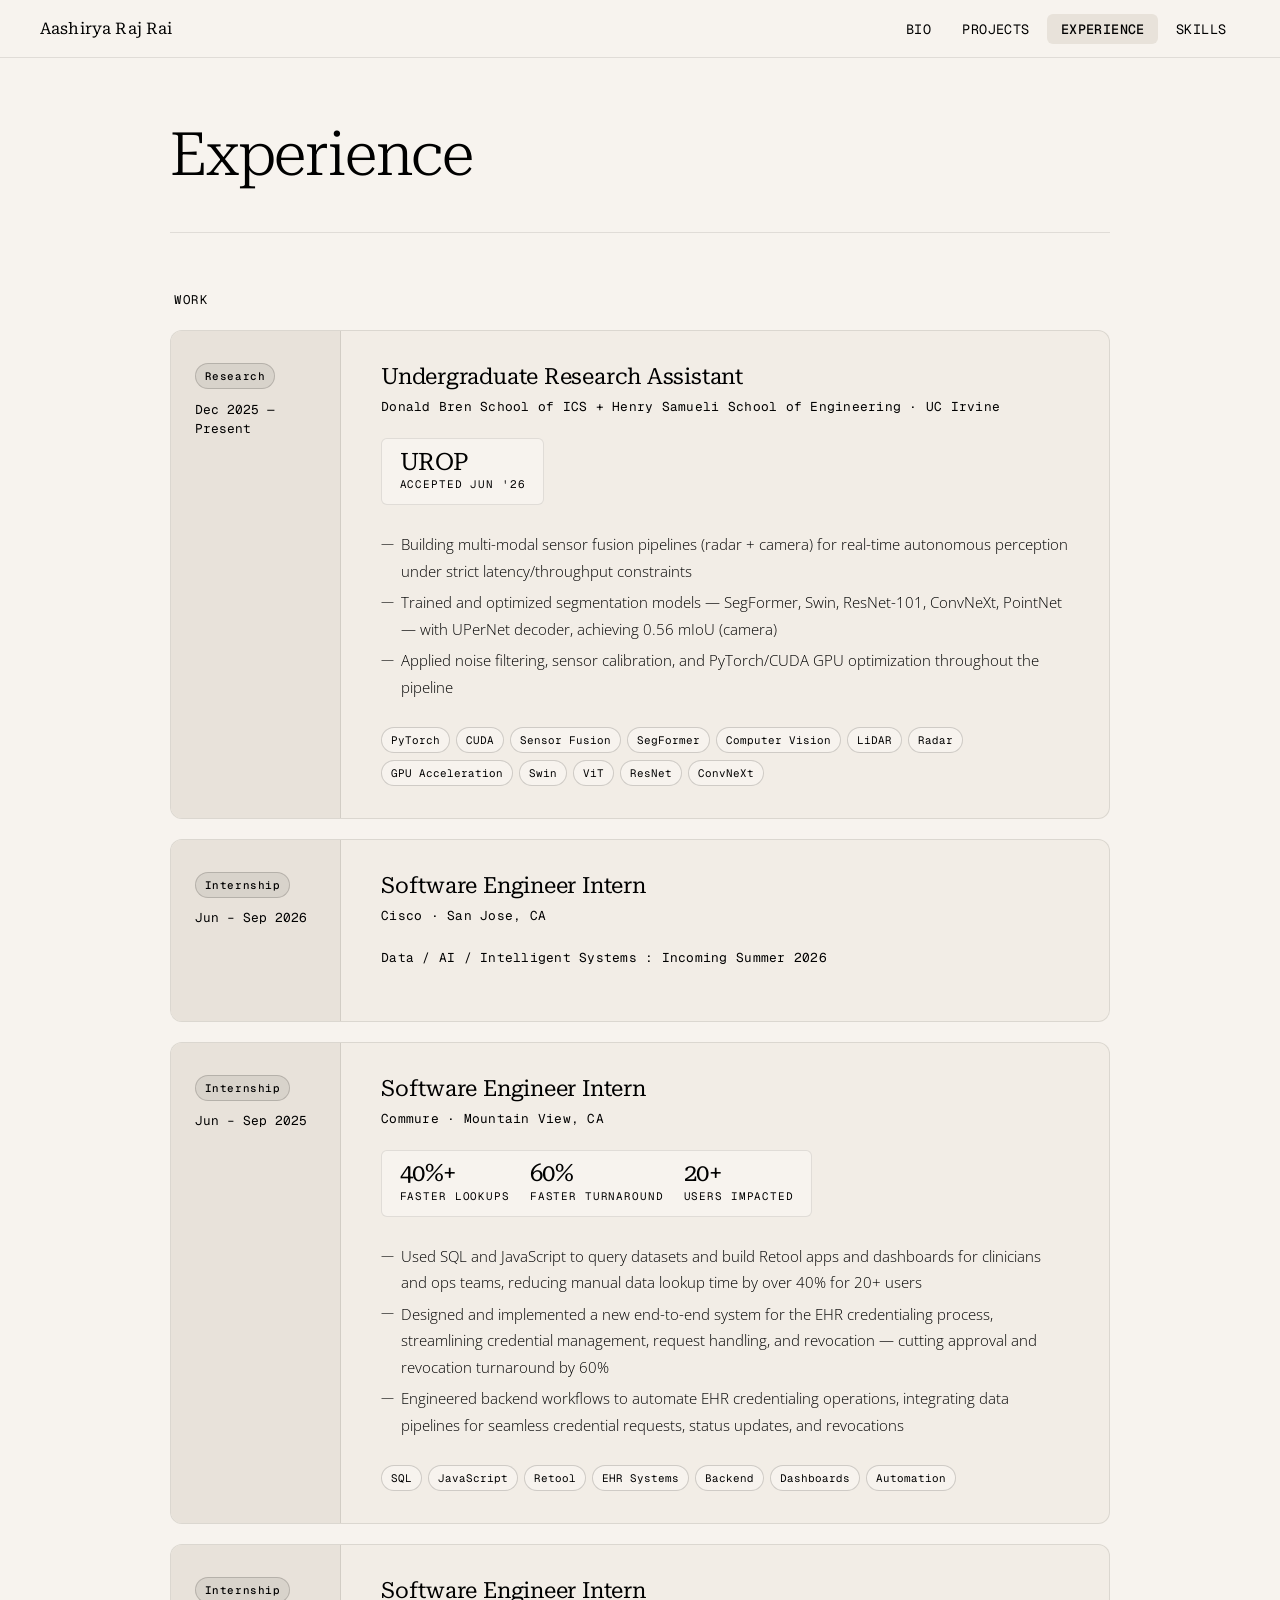
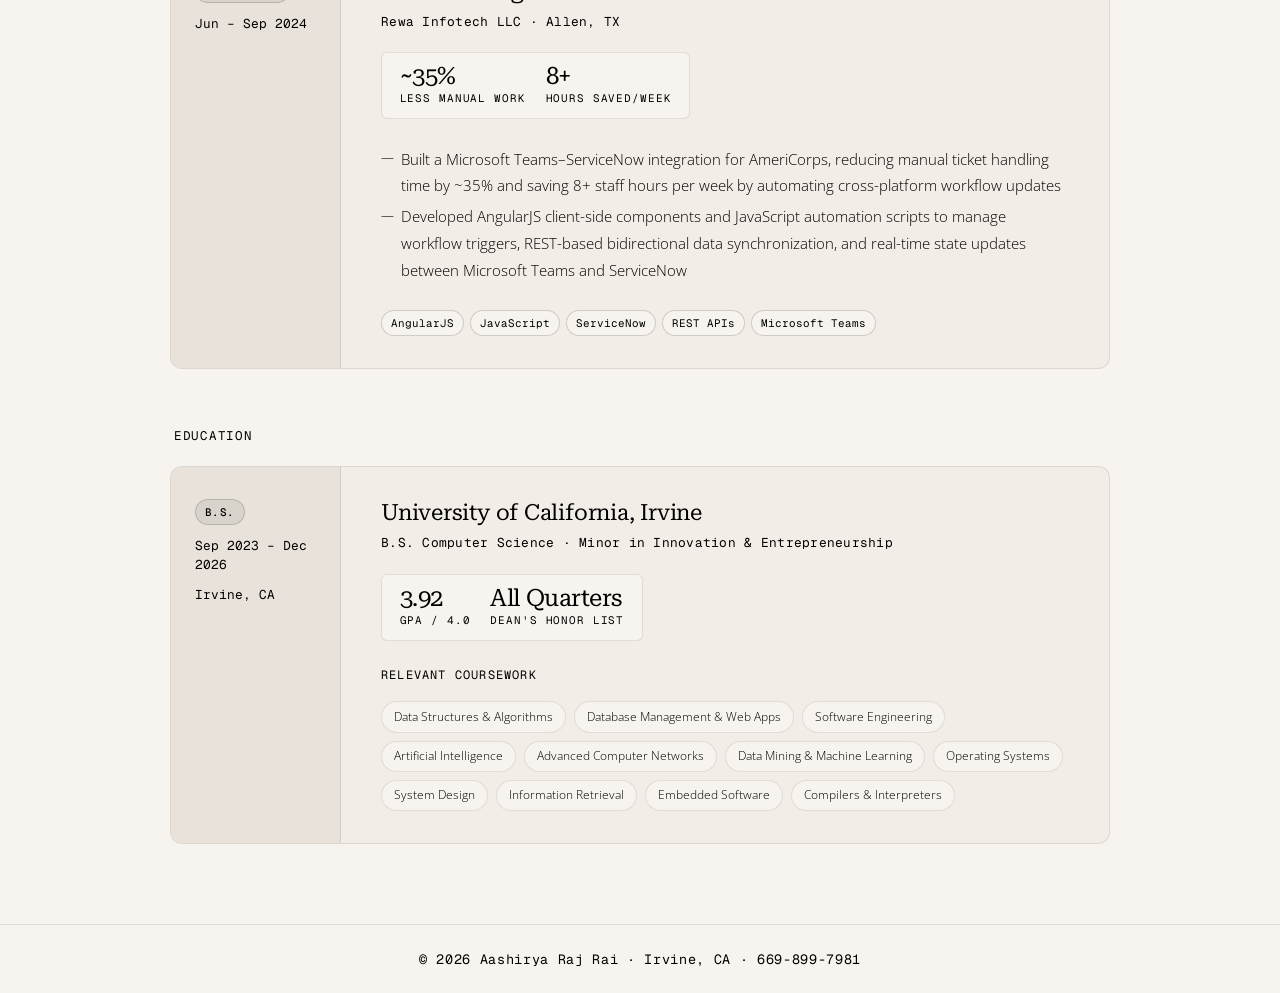
==== experience.html @ 82dc9d2c "format changes" ====
<!DOCTYPE html>
<html lang="en">
<head>
  <meta charset="UTF-8"/>
  <meta name="viewport" content="width=device-width, initial-scale=1.0"/>
  <title>Experience — Aashirya Raj Rai</title>
  <link rel="preconnect" href="https://fonts.googleapis.com"/>
  <link rel="preconnect" href="https://fonts.gstatic.com" crossorigin/>
  <link href="https://fonts.googleapis.com/css2?family=Roboto+Serif:ital,opsz,wght@0,8..144,100..900;1,8..144,100..900&family=Open+Sans:wght@300;400;500;600&family=Geist+Mono:wght@400;500&display=swap" rel="stylesheet"/>
  <link rel="stylesheet" href="shared.css"/>
  <link rel="stylesheet" href="experience.css"/>
</head>
<body>

  <nav>
    <a href="index.html" class="nav-name">Aashirya Raj Rai</a>
    <ul>
      <li><a href="index.html">Bio</a></li>
      <li><a href="projects.html">Projects</a></li>
      <li><a href="experience.html" class="active">Experience</a></li>
      <li><a href="skills.html">Skills</a></li>
    </ul>
  </nav>

  <main class="page-main">
    <div class="page-header">
      <h1>Experience</h1>
    </div>

    <div class="exp-section-label">Work</div>

    <div class="exp-list">

      <div class="exp-card" data-reveal>
        <div class="exp-card-left">
          <div class="exp-role-tag research">Research</div>
          <div class="exp-period">Dec 2025 — Present</div>
        </div>
        <div class="exp-card-body">
          <h2>Undergraduate Research Assistant</h2>
          <p class="exp-org">Donald Bren School of ICS + Henry Samueli School of Engineering · UC Irvine</p>
          <div class="exp-metric-row">
            <div class="exp-metric accent"><span>UROP</span><small>Accepted Jun '26</small></div>
          </div>
          <ul>
            <li>Building multi-modal sensor fusion pipelines (radar + camera) for real-time autonomous perception under strict latency/throughput constraints</li>
            <li>Trained and optimized segmentation models — SegFormer, Swin, ResNet-101, ConvNeXt, PointNet — with UPerNet decoder, achieving 0.56 mIoU (camera)</li>
            <li>Applied noise filtering, sensor calibration, and PyTorch/CUDA GPU optimization throughout the pipeline</li>
          </ul>
          <div class="exp-skill-pills">
            <span>PyTorch</span><span>CUDA</span><span>Sensor Fusion</span><span>SegFormer</span><span>Computer Vision</span><span>LiDAR</span><span>Radar</span><span>GPU Acceleration</span><span>Swin</span><span>ViT</span><span>ResNet</span><span>ConvNeXt</span>
          </div>
        </div>
      </div>

      <div class="exp-card" data-reveal>
        <div class="exp-card-left">
          <div class="exp-role-tag intern">Internship</div>
          <div class="exp-period">Jun – Sep 2026</div>
        </div>
        <div class="exp-card-body">
          <h2>Software Engineer Intern</h2>
          <p class="exp-org">Cisco · San Jose, CA</p>
          <p class="exp-org">Data / AI / Intelligent Systems : Incoming Summer 2026</p>
        </div>
      </div>

      <div class="exp-card" data-reveal>
        <div class="exp-card-left">
          <div class="exp-role-tag intern">Internship</div>
          <div class="exp-period">Jun – Sep 2025</div>
        </div>
        <div class="exp-card-body">
          <h2>Software Engineer Intern</h2>
          <p class="exp-org">Commure · Mountain View, CA</p>
          <div class="exp-metric-row">
            <div class="exp-metric"><span>40%+</span><small>Faster lookups</small></div>
            <div class="exp-metric"><span>60%</span><small>Faster turnaround</small></div>
            <div class="exp-metric"><span>20+</span><small>Users impacted</small></div>
          </div>
          <ul>
            <li>Used SQL and JavaScript to query datasets and build Retool apps and dashboards for clinicians and ops teams, reducing manual data lookup time by over 40% for 20+ users</li>
            <li>Designed and implemented a new end-to-end system for the EHR credentialing process, streamlining credential management, request handling, and revocation — cutting approval and revocation turnaround by 60%</li>
            <li>Engineered backend workflows to automate EHR credentialing operations, integrating data pipelines for seamless credential requests, status updates, and revocations</li>
          </ul>
          <div class="exp-skill-pills">
            <span>SQL</span><span>JavaScript</span><span>Retool</span><span>EHR Systems</span><span>Backend</span><span>Dashboards</span><span>Automation</span>
          </div>
        </div>
      </div>

      <div class="exp-card" data-reveal>
        <div class="exp-card-left">
          <div class="exp-role-tag intern">Internship</div>
          <div class="exp-period">Jun – Sep 2024</div>
        </div>
        <div class="exp-card-body">
          <h2>Software Engineer Intern</h2>
          <p class="exp-org">Rewa Infotech LLC · Allen, TX</p>
          <div class="exp-metric-row">
            <div class="exp-metric"><span>~35%</span><small>Less manual work</small></div>
            <div class="exp-metric"><span>8+</span><small>Hours saved/week</small></div>
          </div>
          <ul>
            <li>Built a Microsoft Teams–ServiceNow integration for AmeriCorps, reducing manual ticket handling time by ~35% and saving 8+ staff hours per week by automating cross-platform workflow updates</li>
            <li>Developed AngularJS client-side components and JavaScript automation scripts to manage workflow triggers, REST-based bidirectional data synchronization, and real-time state updates between Microsoft Teams and ServiceNow</li>
          </ul>
          <div class="exp-skill-pills">
            <span>AngularJS</span><span>JavaScript</span><span>ServiceNow</span><span>REST APIs</span><span>Microsoft Teams</span>
          </div>
        </div>
      </div>

    </div>

    <div class="exp-section-label" style="margin-top:3.5rem">Education</div>

    <div class="edu-card" data-reveal>
      <div class="exp-card-left">
        <div class="exp-role-tag edu">B.S.</div>
        <div class="exp-period">Sep 2023 – Dec 2026</div>
        <div class="exp-location">Irvine, CA</div>
      </div>
      <div class="exp-card-body">
        <h2>University of California, Irvine</h2>
        <p class="exp-org">B.S. Computer Science · Minor in Innovation & Entrepreneurship</p>
        <div class="exp-metric-row">
          <div class="exp-metric accent"><span>3.92</span><small>GPA / 4.0</small></div>
          <div class="exp-metric accent"><span>All Quarters</span><small>Dean's Honor List</small></div>
        </div>
        <p class="edu-courses-label">Relevant Coursework</p>
        <div class="edu-courses-grid">
          <span>Data Structures & Algorithms</span>
          <span>Database Management & Web Apps</span>
          <span>Software Engineering</span>
          <span>Artificial Intelligence</span>
          <span>Advanced Computer Networks</span>
          <span>Data Mining & Machine Learning</span>
          <span>Operating Systems</span>
          <span>System Design</span>
          <span>Information Retrieval</span>
          <span>Embedded Software</span>
          <span>Compilers & Interpreters</span>
        </div>
      </div>
    </div>

  </main>

  <footer>
    <span>© 2026 Aashirya Raj Rai · Irvine, CA · 669-899-7981</span>
  </footer>

  <script src="shared.js"></script>
</body>
</html>
---- shared.css ----
*, *::before, *::after { box-sizing: border-box; margin: 0; padding: 0; }

:root {
  --cream:     #f2ede6;
  --cream2:    #e8e2da;
  --cream3:    #ddd7ce;
  --parchment: #f7f3ee;
  --ink:       #000000;
  --ink2:      #000000;
  --ink3:      #000000;
  --ink4:      #000000;
  --accent:    #000000;
  --rust:      #000000;
  --sage:      #000000;
  --slate:     #000000;
  --border:    rgba(26,22,18,0.1);
  --border2:   rgba(26,22,18,0.18);
  --r:         6px;
  --r-lg:      12px;
  --font-serif:  'Roboto Serif', Georgia, serif;
  --font-body:   'Open Sans', system-ui, sans-serif;
  --font-mono:   'Geist Mono', monospace;
}

html { scroll-behavior: smooth; }

body {
  background: var(--parchment);
  color: var(--ink);
  font-family: var(--font-body);
  line-height: 1.7;
  font-size: 16px;
  -webkit-font-smoothing: antialiased;
  min-height: 100vh;
  display: flex; flex-direction: column;
}

/* ── NAV ── */
nav {
  position: sticky; top: 0; z-index: 50;
  background: var(--parchment);
  border-bottom: 1px solid var(--border);
  padding: 0 2.5rem;
  display: flex; align-items: center; justify-content: space-between;
  height: 58px;
}

.nav-name {
  font-family: var(--font-serif);
  font-size: 1rem; font-weight: 400;
  color: var(--ink); text-decoration: none;
  letter-spacing: 0.01em;
}
.nav-name:hover { color: var(--rust); }

nav ul {
  display: flex; list-style: none; gap: 0.25rem;
}
nav ul a {
  text-decoration: none;
  color: var(--ink3);
  font-size: 0.85rem;
  font-weight: 400;
  padding: 0.35rem 0.85rem;
  border-radius: var(--r);
  letter-spacing: 0.03em;
  text-transform: uppercase;
  font-family: var(--font-mono);
  font-size: 0.84rem;
  transition: color 0.18s, background 0.18s;
}
nav ul a:hover { color: var(--ink); background: var(--cream2); }
nav ul a.active { color: var(--ink); font-weight: 500; background: var(--cream2); }

/* ── MAIN ── */
main { flex: 1; }
.page-main { max-width: 980px; margin: 0 auto; padding: 4rem 1.25rem 5rem; }

.page-header { margin-bottom: 3.5rem; border-bottom: 1px solid var(--border); padding-bottom: 2rem; }
.page-header h1 {
  font-family: var(--font-serif);
  font-size: clamp(2.5rem, 5vw, 3.75rem);
  font-weight: 300;
  color: var(--ink);
  line-height: 1.1;
  margin-bottom: 0.75rem;
  letter-spacing: -0.02em;
}
.page-header p { color: var(--ink3); font-size: 1.05rem; font-weight: 300; }

/* ── REVEAL ── */
[data-reveal] { opacity: 0; transform: translateY(18px); transition: opacity 0.6s ease, transform 0.6s ease; }
[data-reveal].revealed { opacity: 1; transform: none; }

/* ── FOOTER ── */
footer {
  border-top: 1px solid var(--border);
  padding: 1.25rem 2.5rem;
  text-align: center;
}
footer span { font-family: var(--font-mono); font-size: 0.84rem; color: var(--ink4); letter-spacing: 0.05em; }

/* ── RESPONSIVE NAV ── */
@media (max-width: 640px) {
  nav { padding: 0 1.25rem; }
  .nav-name { font-size: 0.9rem; }
  nav ul { gap: 0; }
  nav ul a { padding: 0.3rem 0.5rem; font-size: 0.76rem; }
  .page-main { padding: 2.5rem 1.25rem 4rem; }
}
---- experience.css ----
.exp-section-label {
  font-family: var(--font-mono);
  font-size: 0.78rem;
  text-transform: uppercase;
  letter-spacing: 0.14em;
  color: var(--ink4);
  margin-bottom: 1.25rem;
  padding-left: 0.25rem;
}

.exp-list { display: flex; flex-direction: column; gap: 1.25rem; }

.exp-card, .edu-card {
  display: grid;
  grid-template-columns: 170px 1fr;
  border: 1px solid var(--border);
  border-radius: var(--r-lg);
  overflow: hidden;
  background: var(--cream);
  transition: box-shadow 0.2s, border-color 0.2s;
}
.exp-card:hover, .edu-card:hover {
  border-color: var(--border2);
  box-shadow: 0 4px 20px rgba(26,22,18,0.07);
}

.exp-card-left {
  background: var(--cream2);
  border-right: 1px solid var(--border);
  padding: 2rem 1.5rem;
  display: flex; flex-direction: column; gap: 0.65rem;
}

.exp-role-tag {
  display: inline-block;
  padding: 0.18rem 0.55rem;
  border-radius: 100px;
  font-family: var(--font-mono);
  font-size: 0.68rem; font-weight: 500;
  letter-spacing: 0.05em;
  width: fit-content;
}
.exp-role-tag.research, .exp-role-tag.intern, .exp-role-tag.edu {
  background: rgba(26,22,18,0.07); color: var(--ink); border: 1px solid var(--border2);
}

.exp-period {
  font-family: var(--font-mono); font-size: 0.80rem; color: var(--ink3); line-height: 1.5;
}
.exp-location {
  font-family: var(--font-mono); font-size: 0.80rem; color: var(--ink4);
}

.exp-card-body {
  padding: 2rem 2.5rem;
}
.exp-card-body h2 {
  font-family: var(--font-serif);
  font-size: 1.4rem; font-weight: 400;
  color: var(--ink); margin-bottom: 0.4rem;
  letter-spacing: -0.01em; line-height: 1.2;
}
.exp-org {
  font-family: var(--font-mono);
  font-size: 0.80rem; color: var(--ink3);
  margin-bottom: 1.25rem; letter-spacing: 0.02em;
}

.exp-metric-row {
  display: inline-flex; gap: 1.25rem; flex-wrap: wrap;
  margin-bottom: 1.5rem;
  padding: 0.65rem 1.1rem;
  background: var(--parchment);
  border: 1px solid var(--border);
  border-radius: var(--r);
}
.exp-metric { display: flex; flex-direction: column; gap: 0.1rem; }
.exp-metric span {
  font-family: var(--font-serif);
  font-size: 1.5rem; font-weight: 400;
  color: var(--ink); line-height: 1;
  letter-spacing: -0.02em;
}
.exp-metric small {
  font-family: var(--font-mono);
  font-size: 0.68rem; color: var(--ink4);
  text-transform: uppercase; letter-spacing: 0.08em;
}
.exp-metric.accent span { color: var(--rust); }

.exp-card-body ul {
  list-style: none; margin-bottom: 1.5rem;
}
.exp-card-body li {
  position: relative; padding: 0.15rem 0 0.15rem 1.25rem;
  font-size: 0.95rem; color: var(--ink2); line-height: 1.75;
  font-weight: 300;
}
.exp-card-body li::before {
  content: '—'; position: absolute; left: 0;
  color: var(--ink4); font-size: 0.80rem; top: 0.5rem; line-height: 1;
}

.exp-skill-pills { display: flex; flex-wrap: wrap; gap: 0.4rem; }
.exp-skill-pills span {
  padding: 0.18rem 0.55rem;
  background: var(--parchment); border: 1px solid var(--border2);
  border-radius: 100px;
  font-family: var(--font-mono); font-size: 0.68rem; color: var(--ink3);
}

/* Education */
.edu-courses-label {
  font-family: var(--font-mono); font-size: 0.75rem; text-transform: uppercase;
  letter-spacing: 0.1em; color: var(--ink4); margin-bottom: 1rem;
}
.edu-courses-grid {
  display: flex; flex-wrap: wrap; gap: 0.5rem;
}
.edu-courses-grid span {
  padding: 0.28rem 0.75rem;
  background: var(--parchment); border: 1px solid var(--border);
  border-radius: 100px;
  font-size: 0.75rem; color: var(--ink2); font-weight: 300;
}

@media (max-width: 680px) {
  .exp-card, .edu-card { grid-template-columns: 1fr; }
  .exp-card-left { border-right: none; border-bottom: 1px solid var(--border); padding: 1.5rem; flex-direction: row; align-items: center; flex-wrap: wrap; gap: 0.5rem; }
  .exp-card-body { padding: 1.75rem; }
}
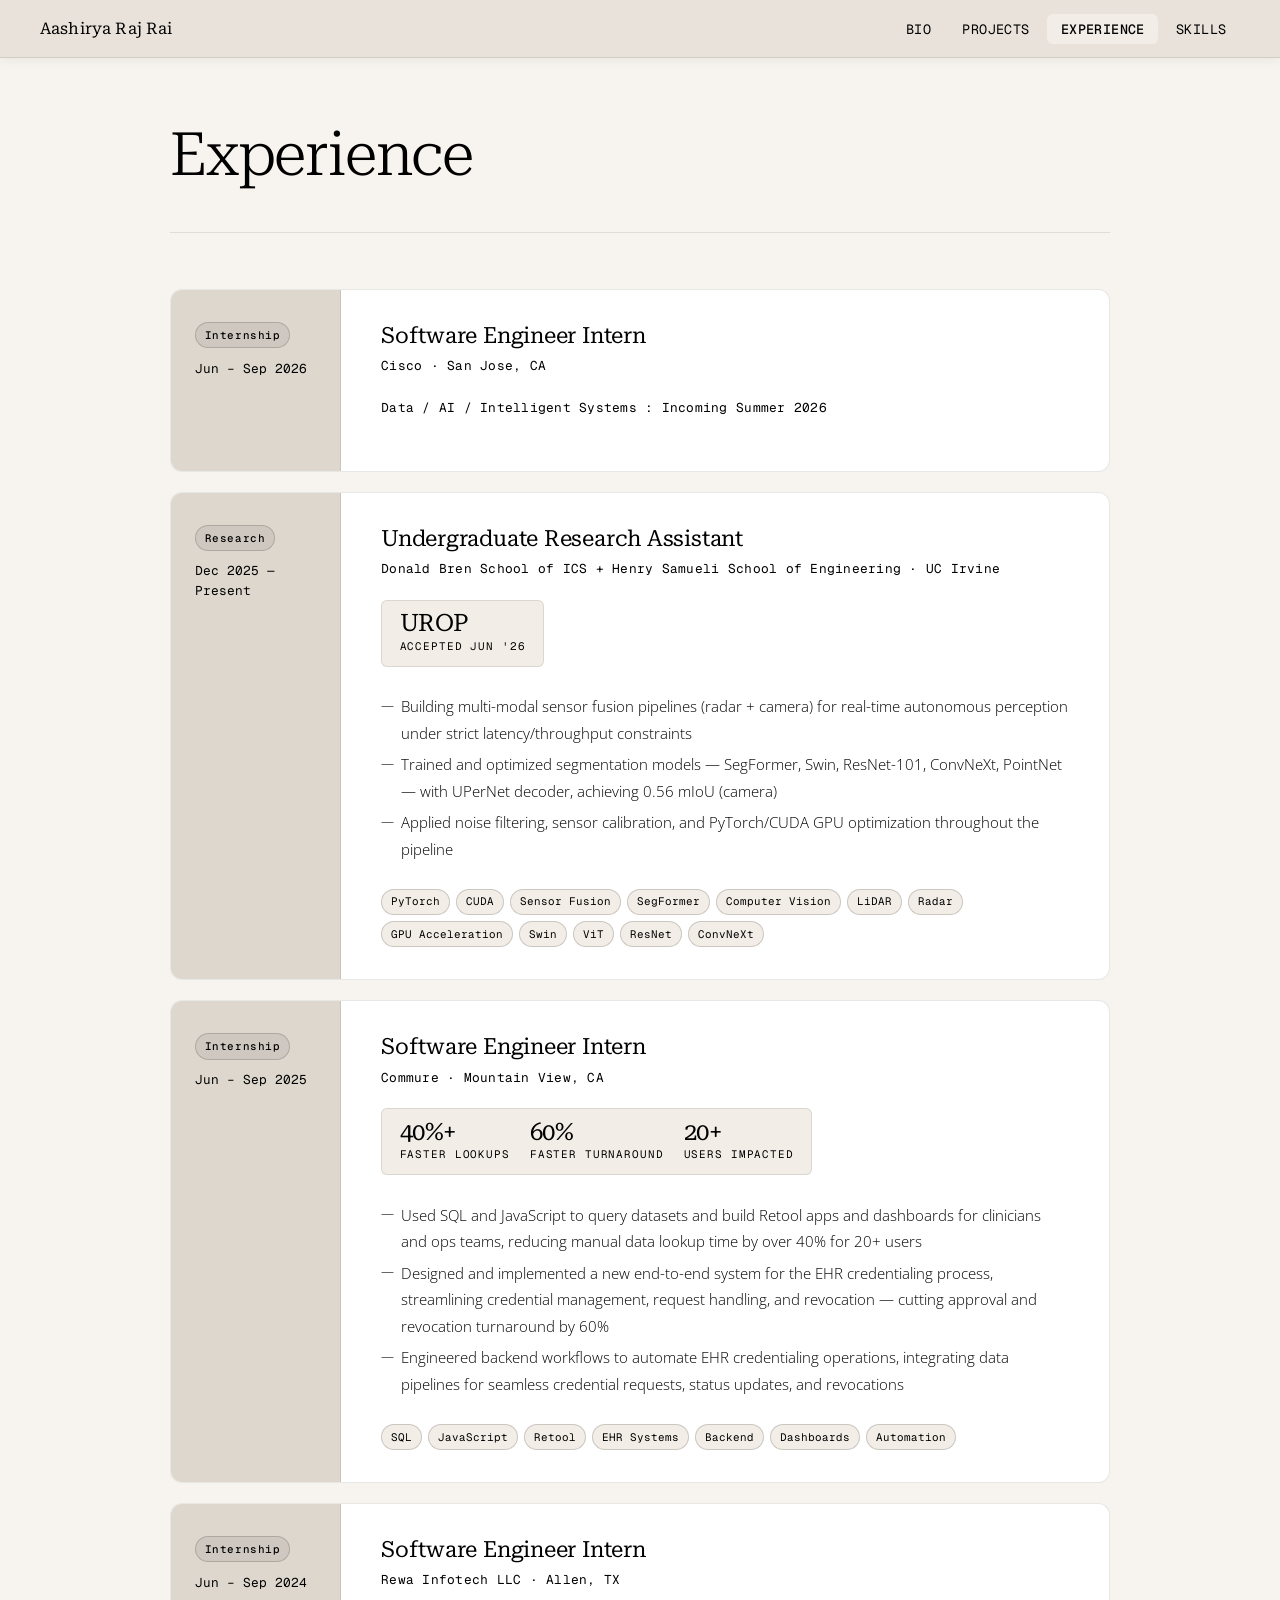
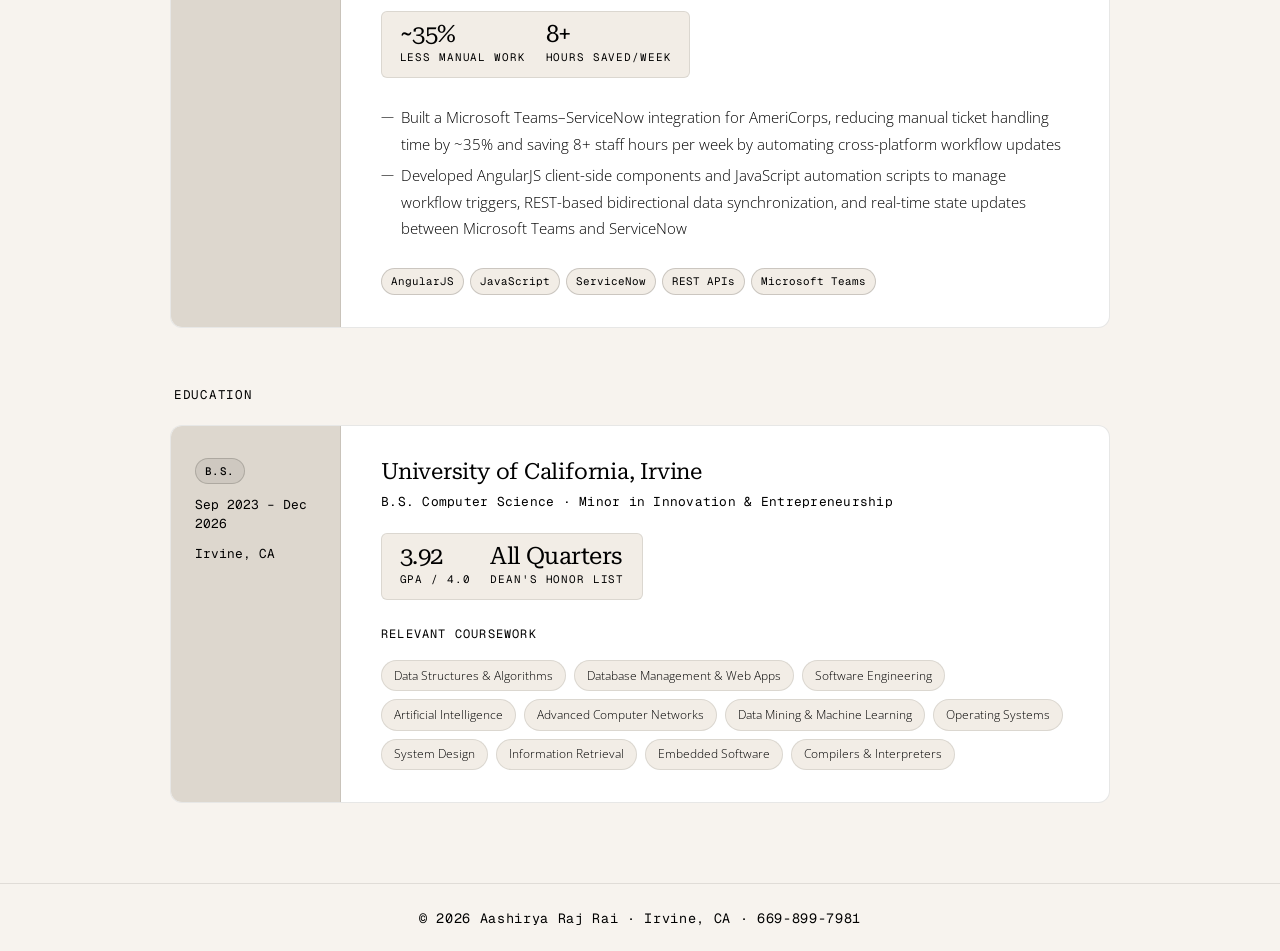
==== commit e1d1ab72: "more format changes" ====
--- a/experience.html
+++ b/experience.html
@@ -27,9 +27,19 @@
       <h1>Experience</h1>
     </div>
 
-    <div class="exp-section-label">Work</div>
+    <div class="exp-list">
 
-    <div class="exp-list">
+      <div class="exp-card" data-reveal>
+        <div class="exp-card-left">
+          <div class="exp-role-tag intern">Internship</div>
+          <div class="exp-period">Jun – Sep 2026</div>
+        </div>
+        <div class="exp-card-body">
+          <h2>Software Engineer Intern</h2>
+          <p class="exp-org">Cisco · San Jose, CA</p>
+          <p class="exp-org">Data / AI / Intelligent Systems : Incoming Summer 2026</p>
+        </div>
+      </div>
 
       <div class="exp-card" data-reveal>
         <div class="exp-card-left">
@@ -50,18 +60,6 @@
           <div class="exp-skill-pills">
             <span>PyTorch</span><span>CUDA</span><span>Sensor Fusion</span><span>SegFormer</span><span>Computer Vision</span><span>LiDAR</span><span>Radar</span><span>GPU Acceleration</span><span>Swin</span><span>ViT</span><span>ResNet</span><span>ConvNeXt</span>
           </div>
-        </div>
-      </div>
-
-      <div class="exp-card" data-reveal>
-        <div class="exp-card-left">
-          <div class="exp-role-tag intern">Internship</div>
-          <div class="exp-period">Jun – Sep 2026</div>
-        </div>
-        <div class="exp-card-body">
-          <h2>Software Engineer Intern</h2>
-          <p class="exp-org">Cisco · San Jose, CA</p>
-          <p class="exp-org">Data / AI / Intelligent Systems : Incoming Summer 2026</p>
         </div>
       </div>
 
--- a/shared.css
+++ b/shared.css
@@ -38,8 +38,9 @@
 /* ── NAV ── */
 nav {
   position: sticky; top: 0; z-index: 50;
-  background: var(--parchment);
+  background: var(--cream2);
   border-bottom: 1px solid var(--border);
+  box-shadow: 0 2px 12px rgba(26,22,18,0.06);
   padding: 0 2.5rem;
   display: flex; align-items: center; justify-content: space-between;
   height: 58px;
@@ -69,8 +70,8 @@
   font-size: 0.84rem;
   transition: color 0.18s, background 0.18s;
 }
-nav ul a:hover { color: var(--ink); background: var(--cream2); }
-nav ul a.active { color: var(--ink); font-weight: 500; background: var(--cream2); }
+nav ul a:hover { color: var(--ink); background: var(--cream); }
+nav ul a.active { color: var(--ink); font-weight: 500; background: var(--cream); }
 
 /* ── MAIN ── */
 main { flex: 1; }
--- a/experience.css
+++ b/experience.css
@@ -16,7 +16,7 @@
   border: 1px solid var(--border);
   border-radius: var(--r-lg);
   overflow: hidden;
-  background: var(--cream);
+  background: #ffffff;
   transition: box-shadow 0.2s, border-color 0.2s;
 }
 .exp-card:hover, .edu-card:hover {
@@ -25,7 +25,7 @@
 }
 
 .exp-card-left {
-  background: var(--cream2);
+  background: var(--cream3);
   border-right: 1px solid var(--border);
   padding: 2rem 1.5rem;
   display: flex; flex-direction: column; gap: 0.65rem;
@@ -70,7 +70,7 @@
   display: inline-flex; gap: 1.25rem; flex-wrap: wrap;
   margin-bottom: 1.5rem;
   padding: 0.65rem 1.1rem;
-  background: var(--parchment);
+  background: var(--cream);
   border: 1px solid var(--border);
   border-radius: var(--r);
 }
@@ -104,7 +104,7 @@
 .exp-skill-pills { display: flex; flex-wrap: wrap; gap: 0.4rem; }
 .exp-skill-pills span {
   padding: 0.18rem 0.55rem;
-  background: var(--parchment); border: 1px solid var(--border2);
+  background: var(--cream); border: 1px solid var(--border2);
   border-radius: 100px;
   font-family: var(--font-mono); font-size: 0.68rem; color: var(--ink3);
 }
@@ -119,7 +119,7 @@
 }
 .edu-courses-grid span {
   padding: 0.28rem 0.75rem;
-  background: var(--parchment); border: 1px solid var(--border);
+  background: var(--cream); border: 1px solid var(--border);
   border-radius: 100px;
   font-size: 0.75rem; color: var(--ink2); font-weight: 300;
 }
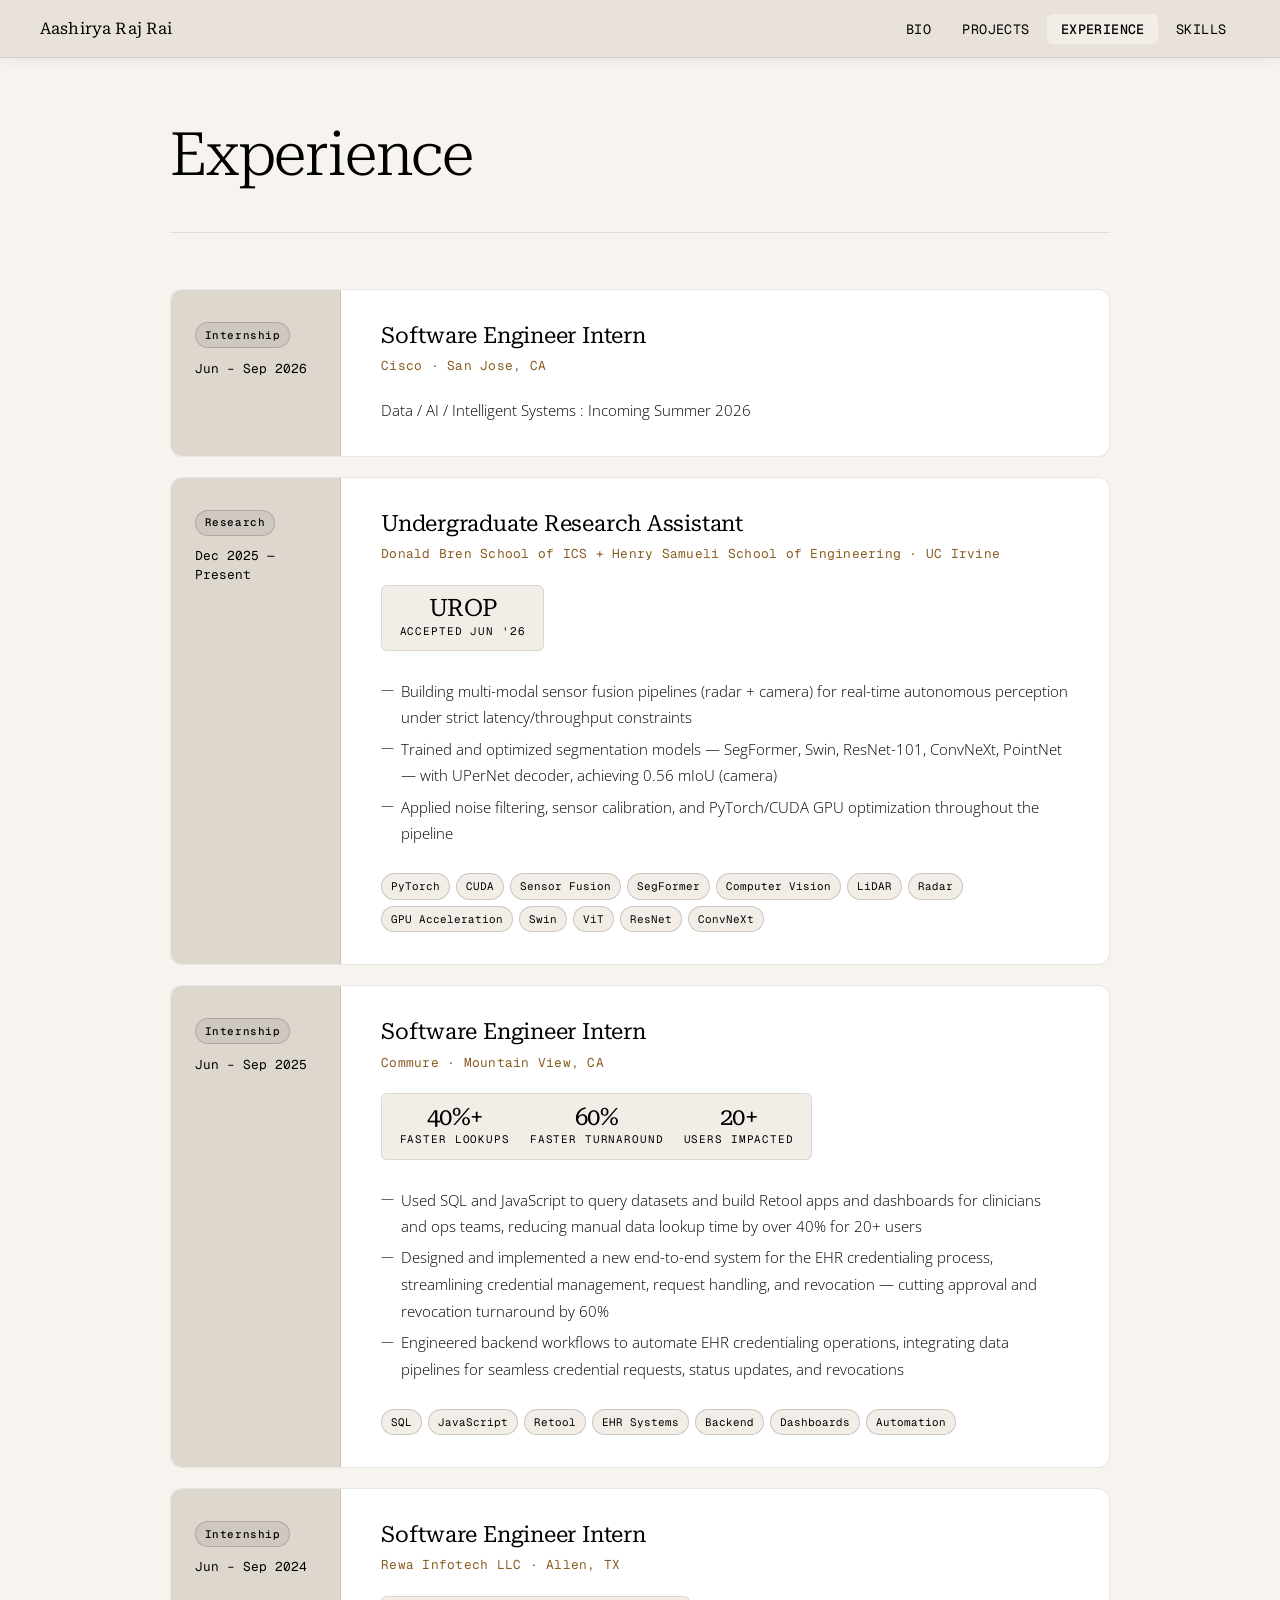
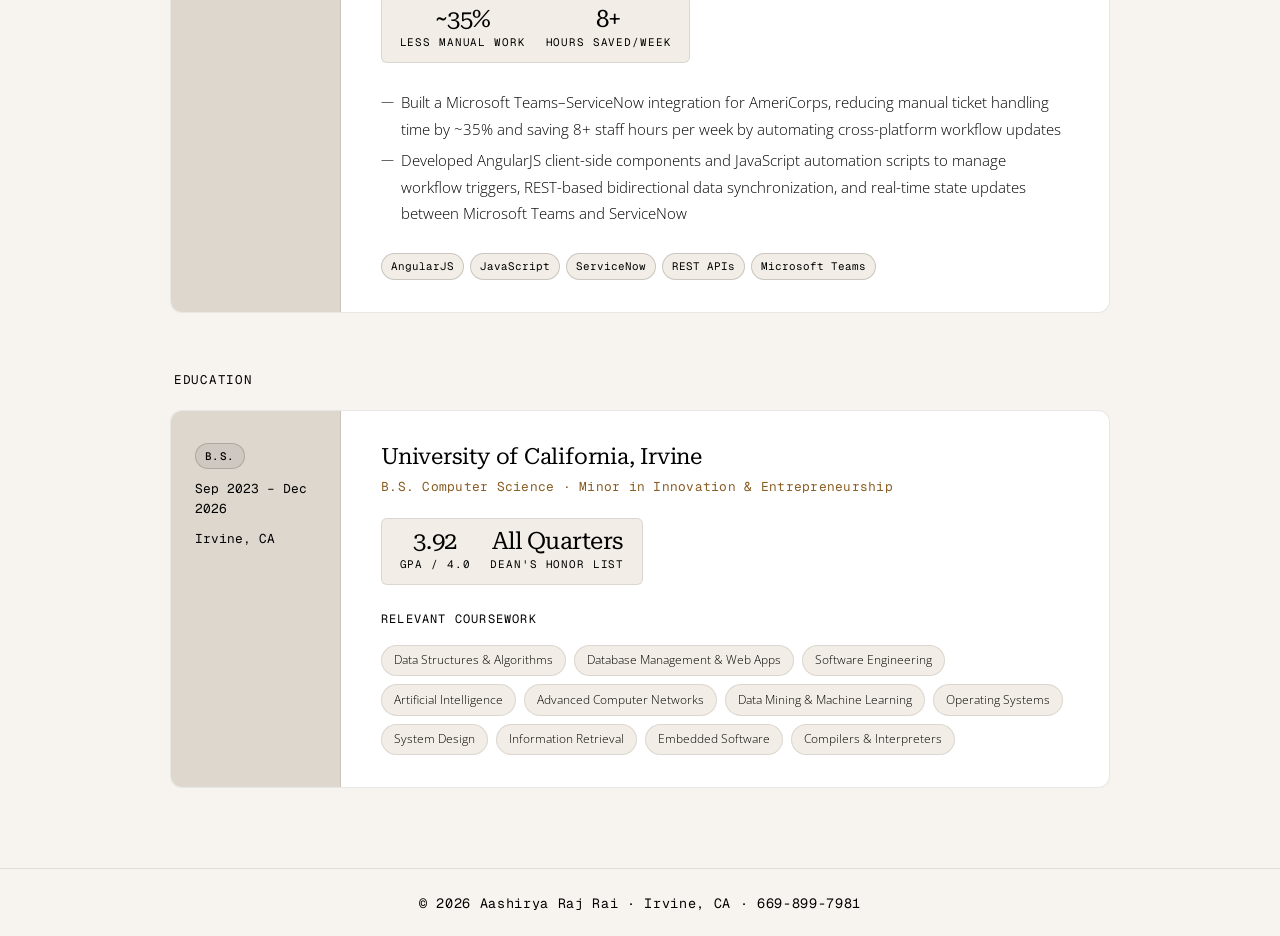
==== commit b3b3839f: "more changes" ====
--- a/experience.html
+++ b/experience.html
@@ -37,7 +37,7 @@
         <div class="exp-card-body">
           <h2>Software Engineer Intern</h2>
           <p class="exp-org">Cisco · San Jose, CA</p>
-          <p class="exp-org">Data / AI / Intelligent Systems : Incoming Summer 2026</p>
+          <p class="exp-body-text">Data / AI / Intelligent Systems : Incoming Summer 2026</p>
         </div>
       </div>
 
--- a/experience.css
+++ b/experience.css
@@ -62,7 +62,7 @@
 }
 .exp-org {
   font-family: var(--font-mono);
-  font-size: 0.80rem; color: var(--ink3);
+  font-size: 0.80rem; color: #895d23;
   margin-bottom: 1.25rem; letter-spacing: 0.02em;
 }
 
@@ -74,7 +74,7 @@
   border: 1px solid var(--border);
   border-radius: var(--r);
 }
-.exp-metric { display: flex; flex-direction: column; gap: 0.1rem; }
+.exp-metric { display: flex; flex-direction: column; gap: 0.1rem; align-items: center; }
 .exp-metric span {
   font-family: var(--font-serif);
   font-size: 1.5rem; font-weight: 400;
@@ -87,6 +87,10 @@
   text-transform: uppercase; letter-spacing: 0.08em;
 }
 .exp-metric.accent span { color: var(--rust); }
+
+.exp-body-text {
+  font-size: 0.95rem; color: var(--ink2); line-height: 1.75; font-weight: 300;
+}
 
 .exp-card-body ul {
   list-style: none; margin-bottom: 1.5rem;
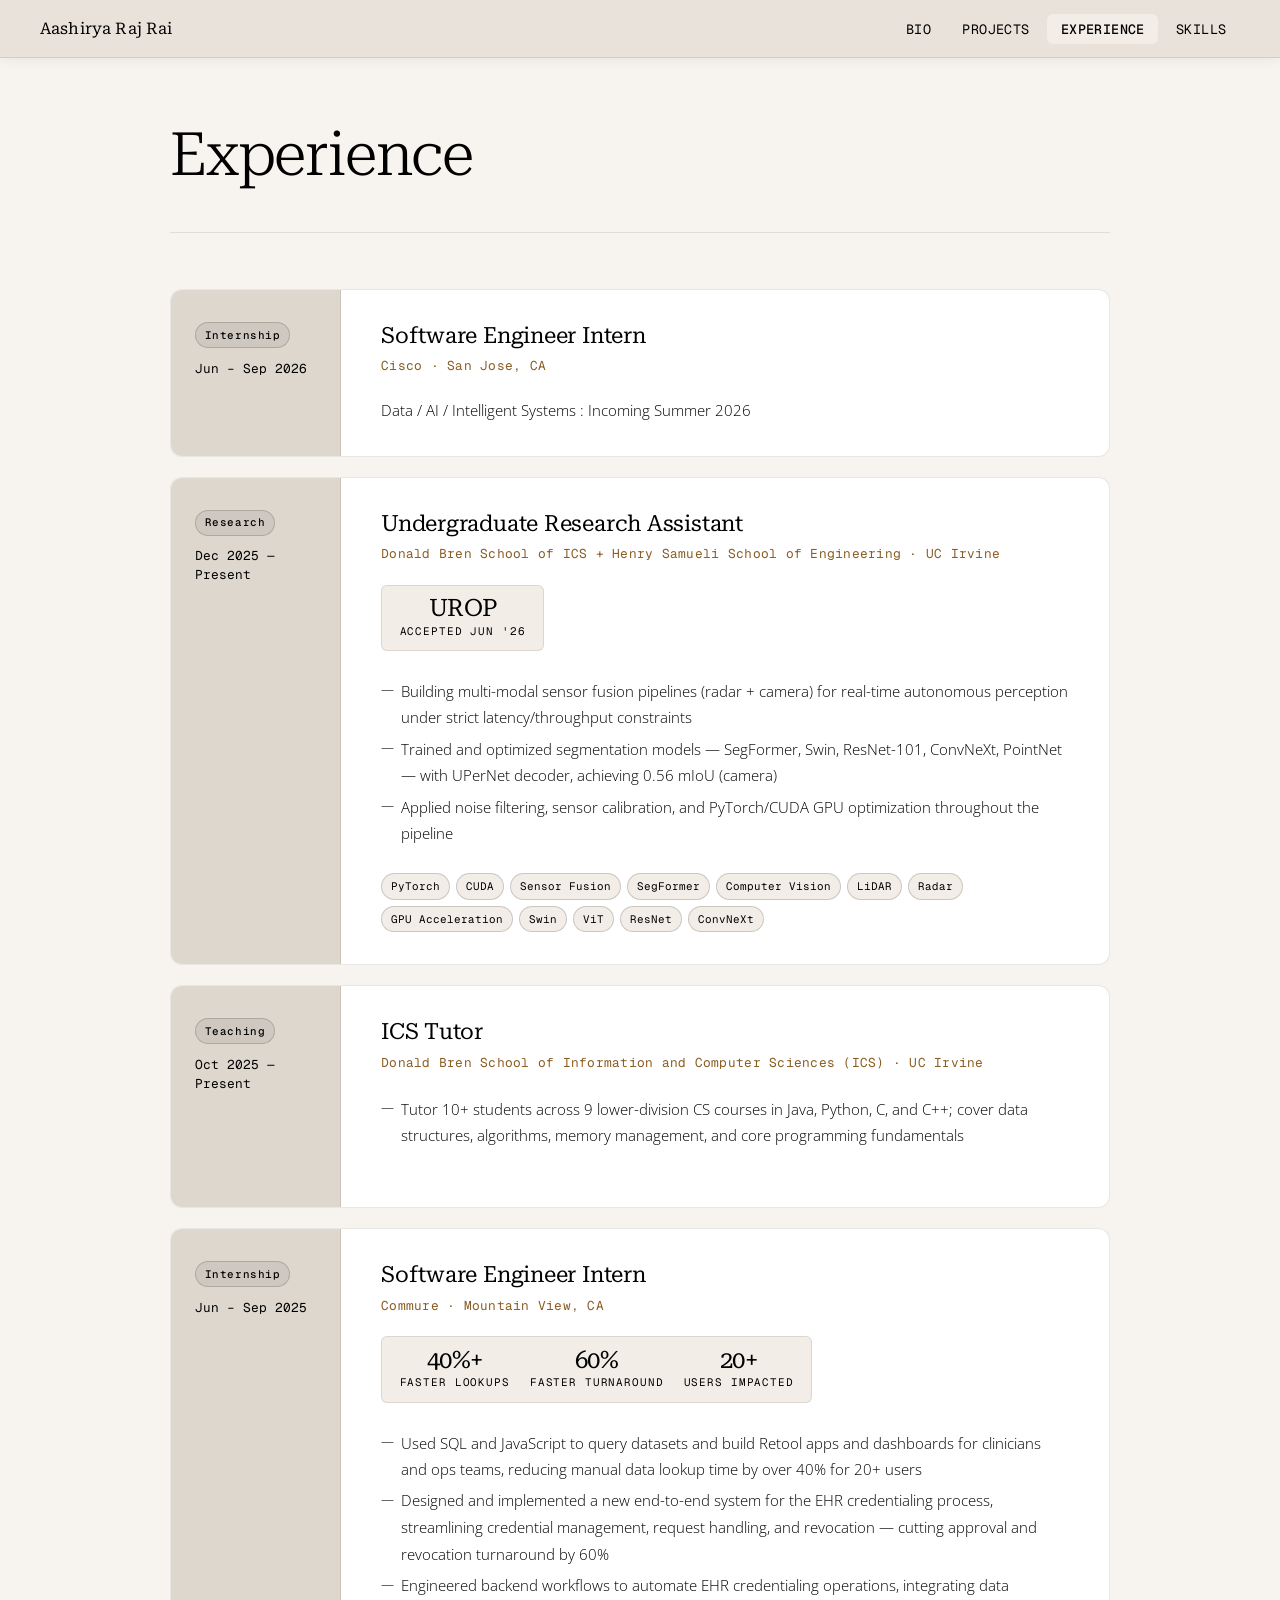
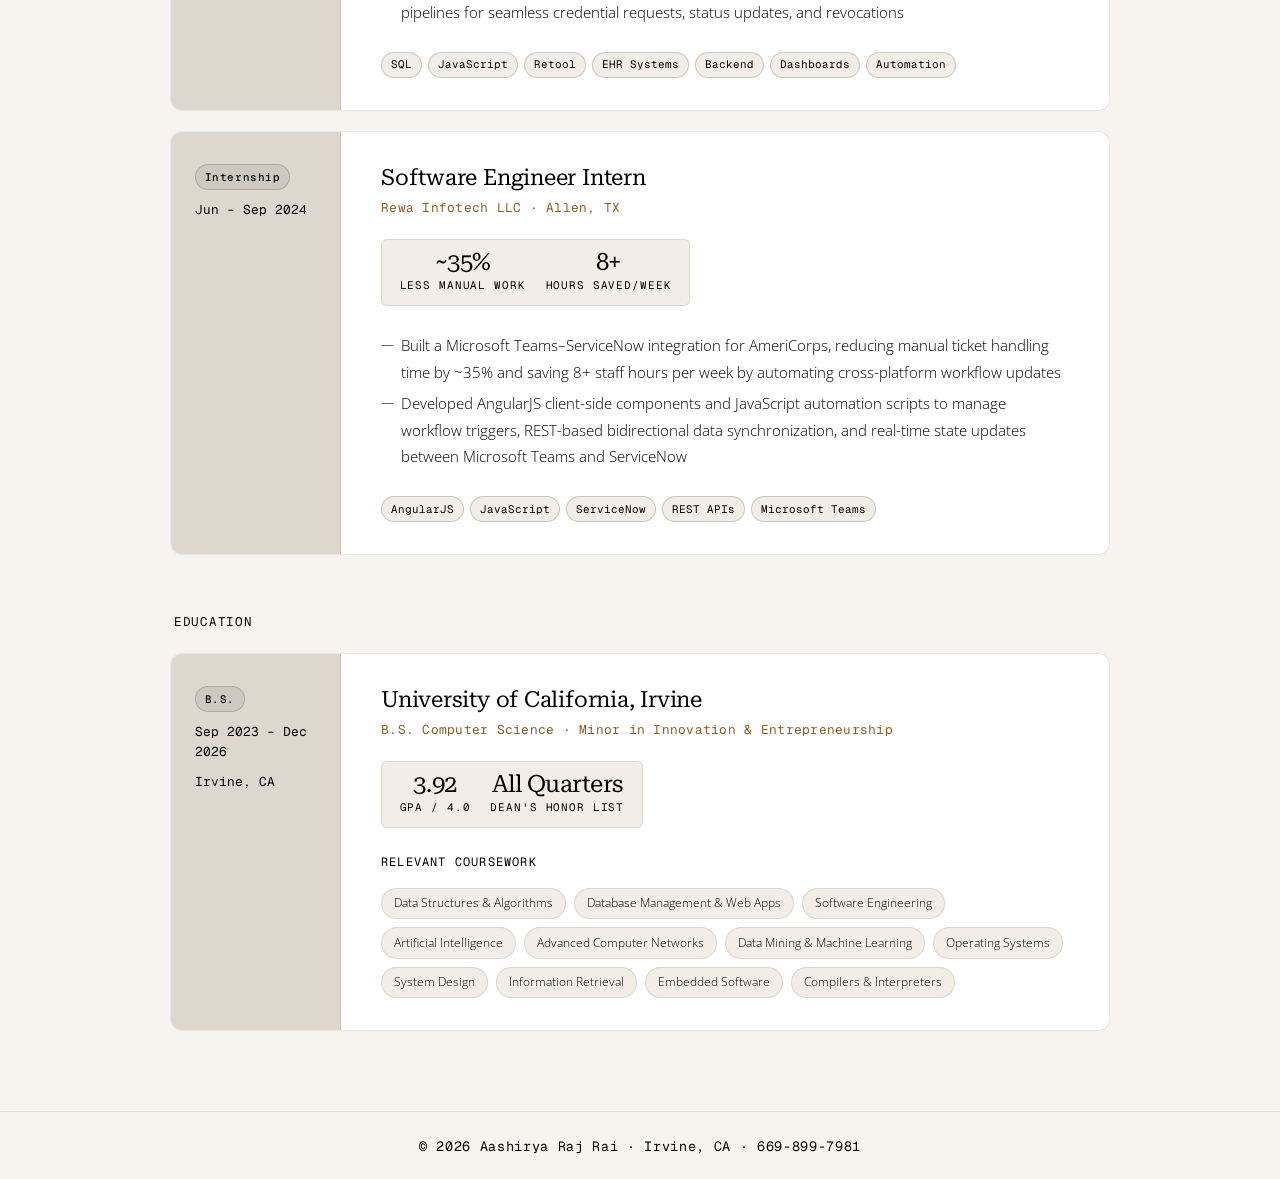
==== commit ba4c2226: "added tutoring" ====
--- a/experience.html
+++ b/experience.html
@@ -60,6 +60,20 @@
           <div class="exp-skill-pills">
             <span>PyTorch</span><span>CUDA</span><span>Sensor Fusion</span><span>SegFormer</span><span>Computer Vision</span><span>LiDAR</span><span>Radar</span><span>GPU Acceleration</span><span>Swin</span><span>ViT</span><span>ResNet</span><span>ConvNeXt</span>
           </div>
+        </div>
+      </div>
+
+      <div class="exp-card" data-reveal>
+        <div class="exp-card-left">
+          <div class="exp-role-tag research">Teaching</div>
+          <div class="exp-period">Oct 2025 — Present</div>
+        </div>
+        <div class="exp-card-body">
+          <h2>ICS Tutor</h2>
+          <p class="exp-org">Donald Bren School of Information and Computer Sciences (ICS) · UC Irvine</p>
+          <ul>
+            <li>Tutor 10+ students across 9 lower-division CS courses in Java, Python, C, and C++; cover data structures, algorithms, memory management, and core programming fundamentals</li>
+          </ul>
         </div>
       </div>
 
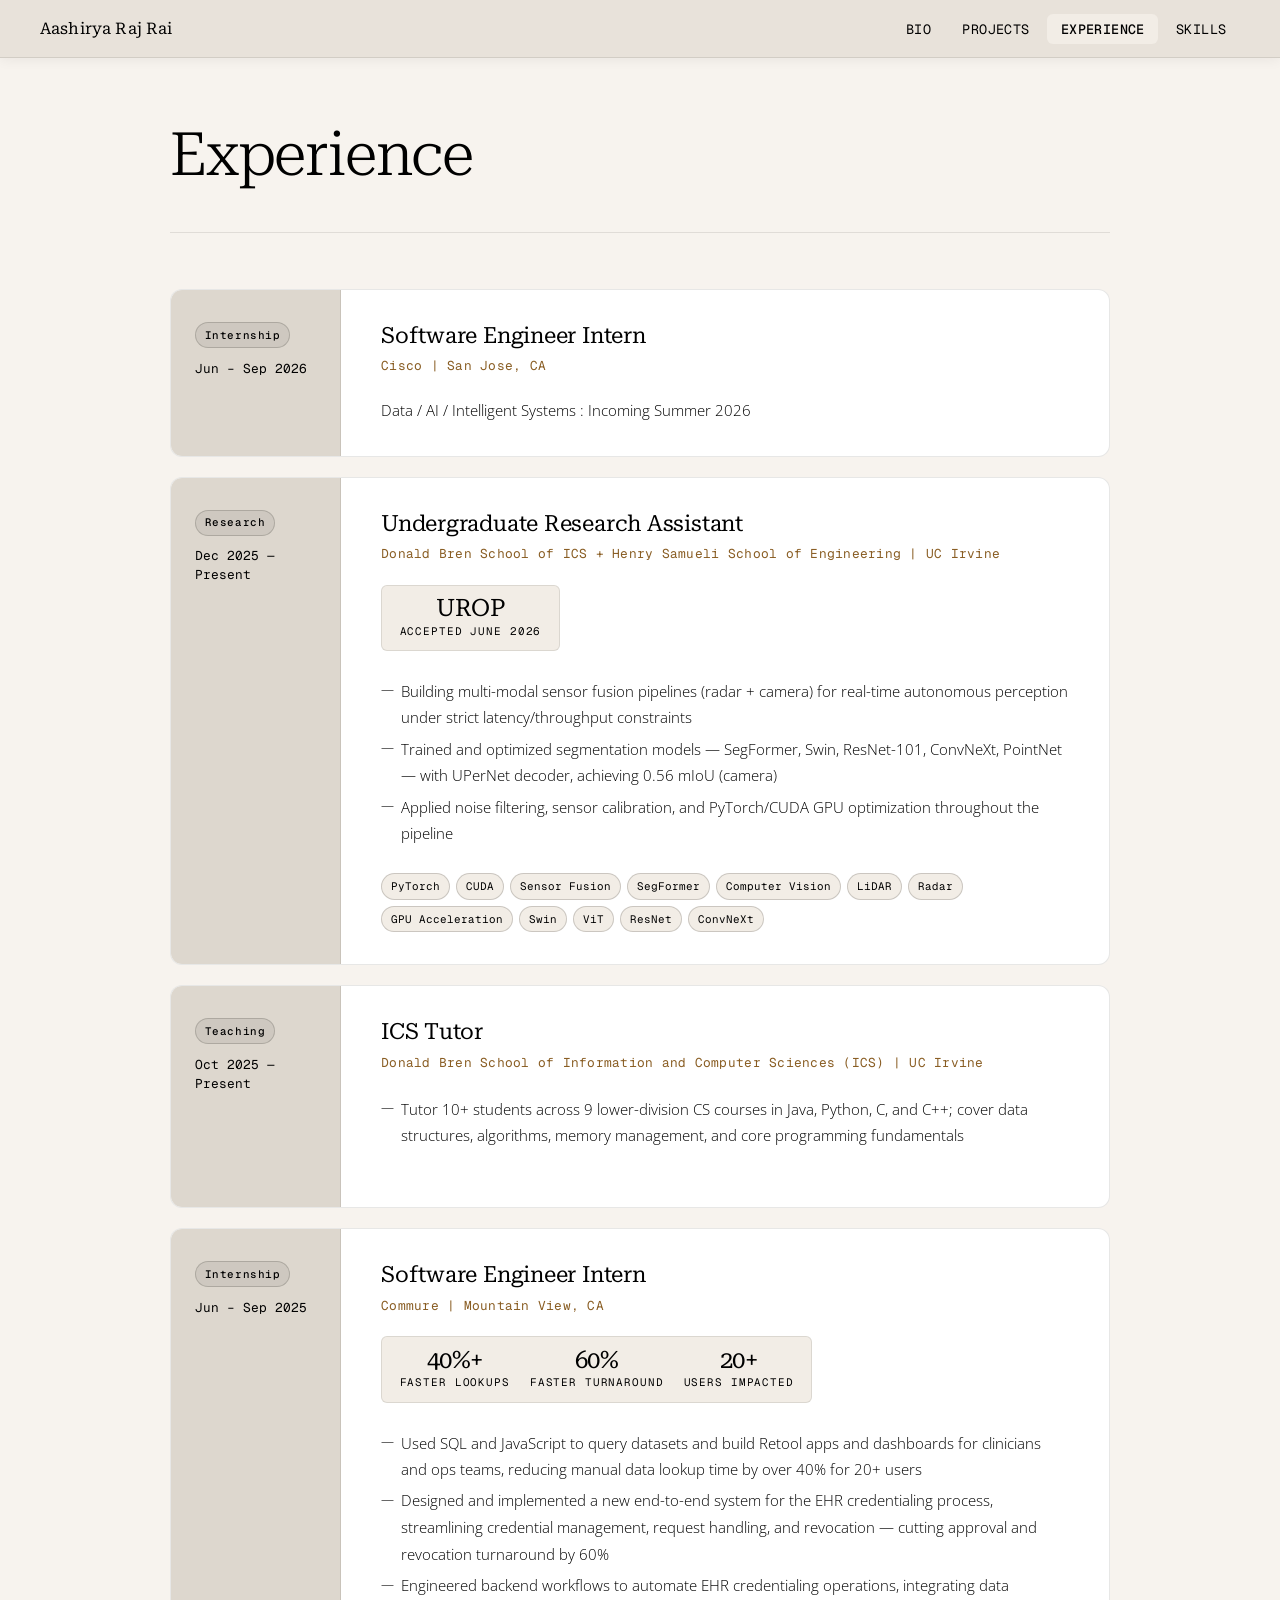
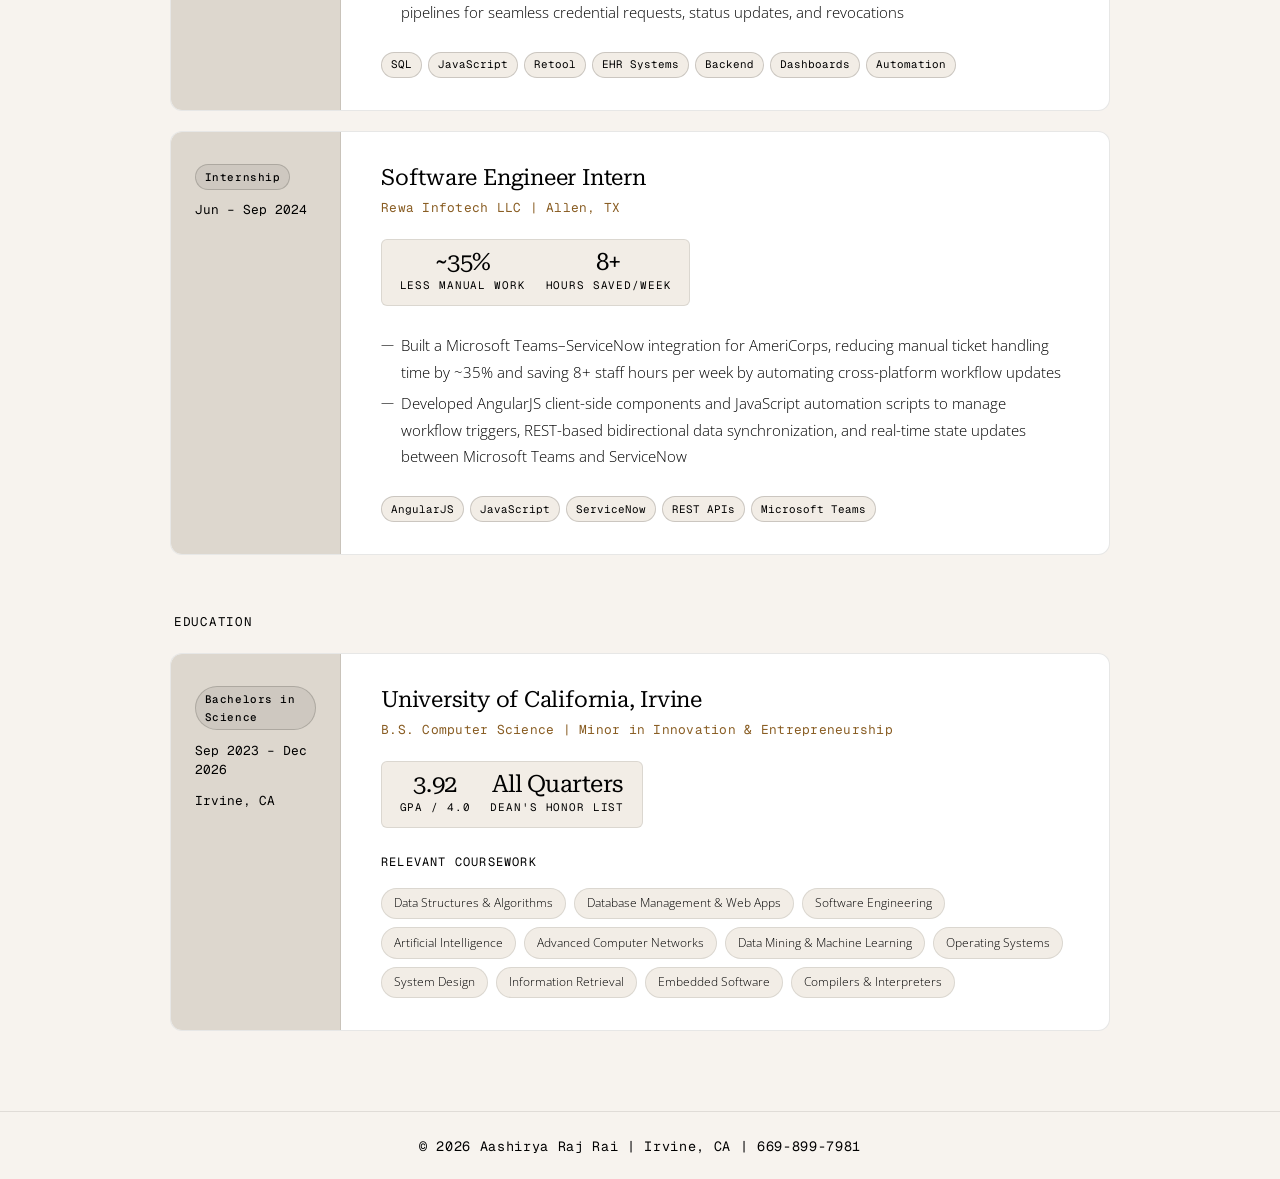
==== commit 713b7ec2: "even more changes" ====
--- a/experience.html
+++ b/experience.html
@@ -36,7 +36,7 @@
         </div>
         <div class="exp-card-body">
           <h2>Software Engineer Intern</h2>
-          <p class="exp-org">Cisco · San Jose, CA</p>
+          <p class="exp-org">Cisco | San Jose, CA</p>
           <p class="exp-body-text">Data / AI / Intelligent Systems : Incoming Summer 2026</p>
         </div>
       </div>
@@ -48,9 +48,9 @@
         </div>
         <div class="exp-card-body">
           <h2>Undergraduate Research Assistant</h2>
-          <p class="exp-org">Donald Bren School of ICS + Henry Samueli School of Engineering · UC Irvine</p>
+          <p class="exp-org">Donald Bren School of ICS + Henry Samueli School of Engineering | UC Irvine</p>
           <div class="exp-metric-row">
-            <div class="exp-metric accent"><span>UROP</span><small>Accepted Jun '26</small></div>
+            <div class="exp-metric accent"><span>UROP</span><small>Accepted June 2026</small></div>
           </div>
           <ul>
             <li>Building multi-modal sensor fusion pipelines (radar + camera) for real-time autonomous perception under strict latency/throughput constraints</li>
@@ -70,7 +70,7 @@
         </div>
         <div class="exp-card-body">
           <h2>ICS Tutor</h2>
-          <p class="exp-org">Donald Bren School of Information and Computer Sciences (ICS) · UC Irvine</p>
+          <p class="exp-org">Donald Bren School of Information and Computer Sciences (ICS) | UC Irvine</p>
           <ul>
             <li>Tutor 10+ students across 9 lower-division CS courses in Java, Python, C, and C++; cover data structures, algorithms, memory management, and core programming fundamentals</li>
           </ul>
@@ -84,7 +84,7 @@
         </div>
         <div class="exp-card-body">
           <h2>Software Engineer Intern</h2>
-          <p class="exp-org">Commure · Mountain View, CA</p>
+          <p class="exp-org">Commure | Mountain View, CA</p>
           <div class="exp-metric-row">
             <div class="exp-metric"><span>40%+</span><small>Faster lookups</small></div>
             <div class="exp-metric"><span>60%</span><small>Faster turnaround</small></div>
@@ -108,7 +108,7 @@
         </div>
         <div class="exp-card-body">
           <h2>Software Engineer Intern</h2>
-          <p class="exp-org">Rewa Infotech LLC · Allen, TX</p>
+          <p class="exp-org">Rewa Infotech LLC | Allen, TX</p>
           <div class="exp-metric-row">
             <div class="exp-metric"><span>~35%</span><small>Less manual work</small></div>
             <div class="exp-metric"><span>8+</span><small>Hours saved/week</small></div>
@@ -129,13 +129,13 @@
 
     <div class="edu-card" data-reveal>
       <div class="exp-card-left">
-        <div class="exp-role-tag edu">B.S.</div>
+        <div class="exp-role-tag edu">Bachelors in Science</div>
         <div class="exp-period">Sep 2023 – Dec 2026</div>
         <div class="exp-location">Irvine, CA</div>
       </div>
       <div class="exp-card-body">
         <h2>University of California, Irvine</h2>
-        <p class="exp-org">B.S. Computer Science · Minor in Innovation & Entrepreneurship</p>
+        <p class="exp-org">B.S. Computer Science | Minor in Innovation & Entrepreneurship</p>
         <div class="exp-metric-row">
           <div class="exp-metric accent"><span>3.92</span><small>GPA / 4.0</small></div>
           <div class="exp-metric accent"><span>All Quarters</span><small>Dean's Honor List</small></div>
@@ -160,7 +160,7 @@
   </main>
 
   <footer>
-    <span>© 2026 Aashirya Raj Rai · Irvine, CA · 669-899-7981</span>
+    <span>© 2026 Aashirya Raj Rai | Irvine, CA | 669-899-7981</span>
   </footer>
 
   <script src="shared.js"></script>
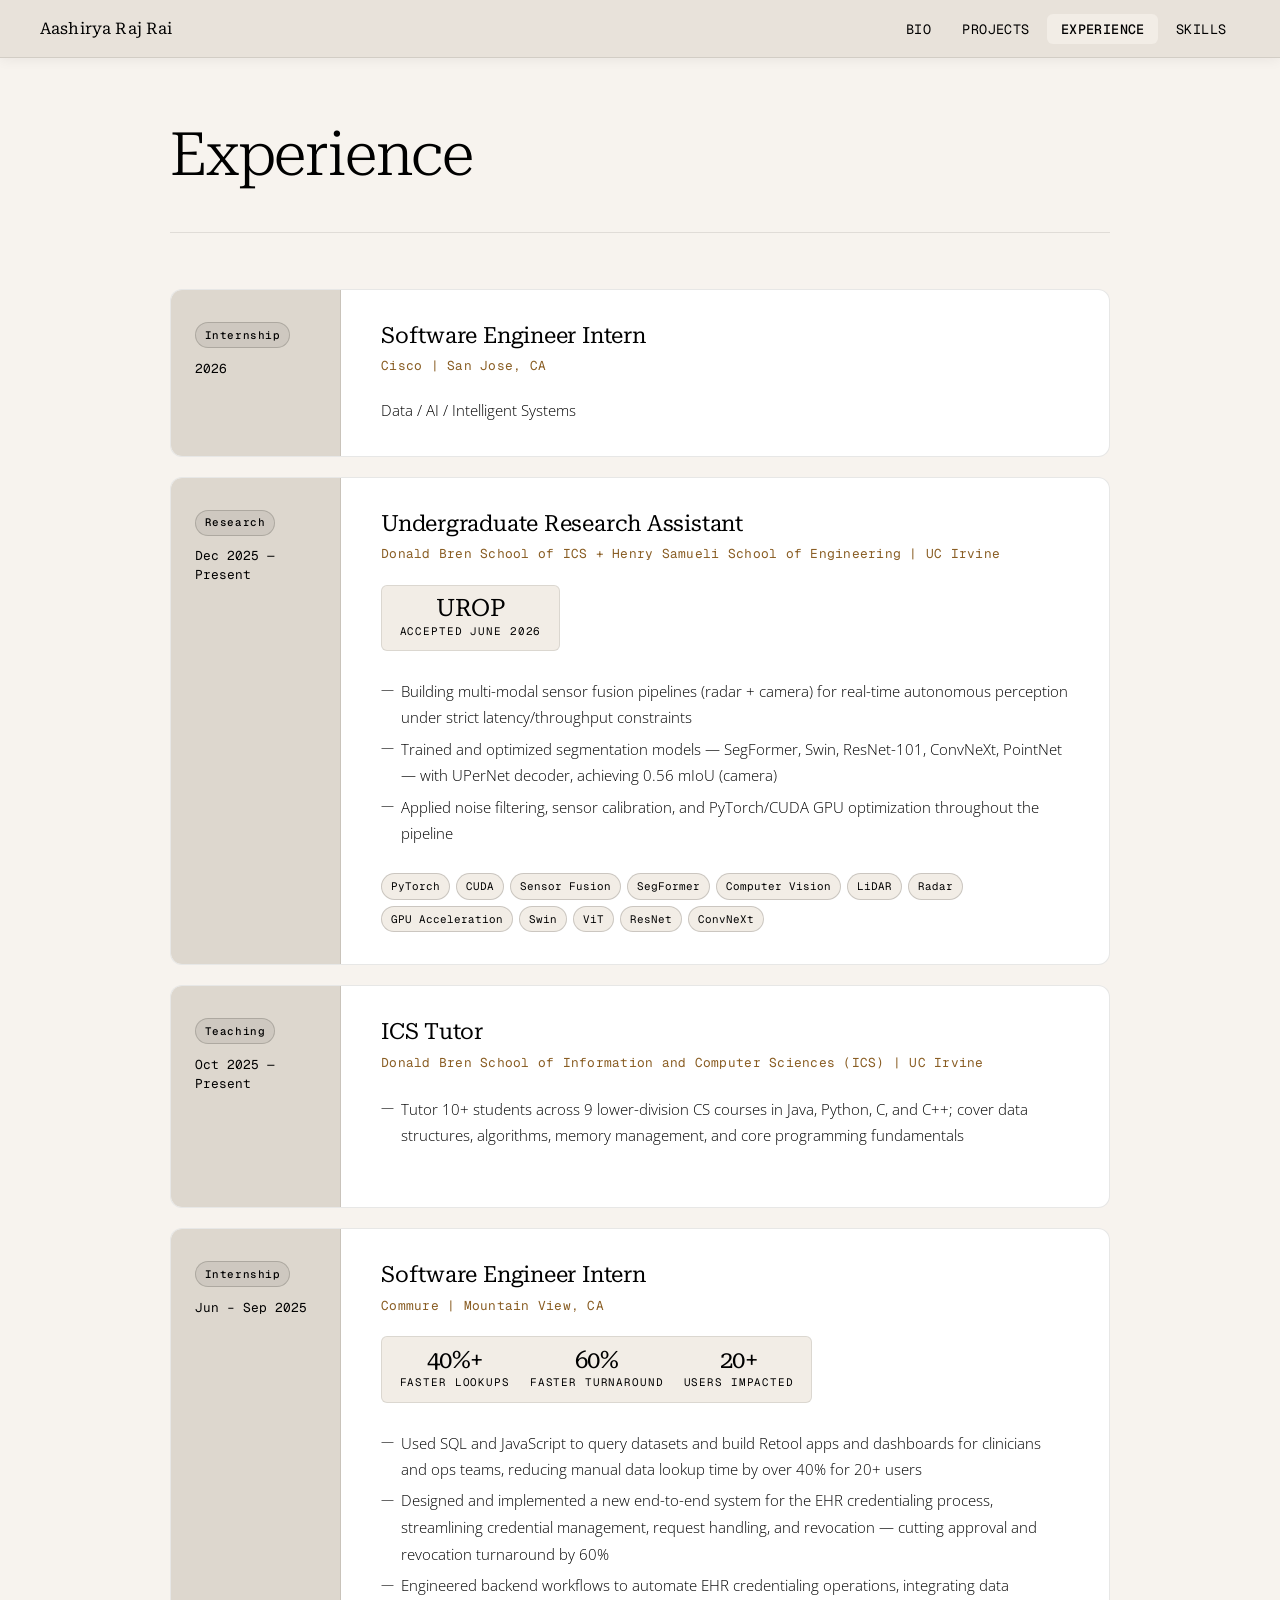
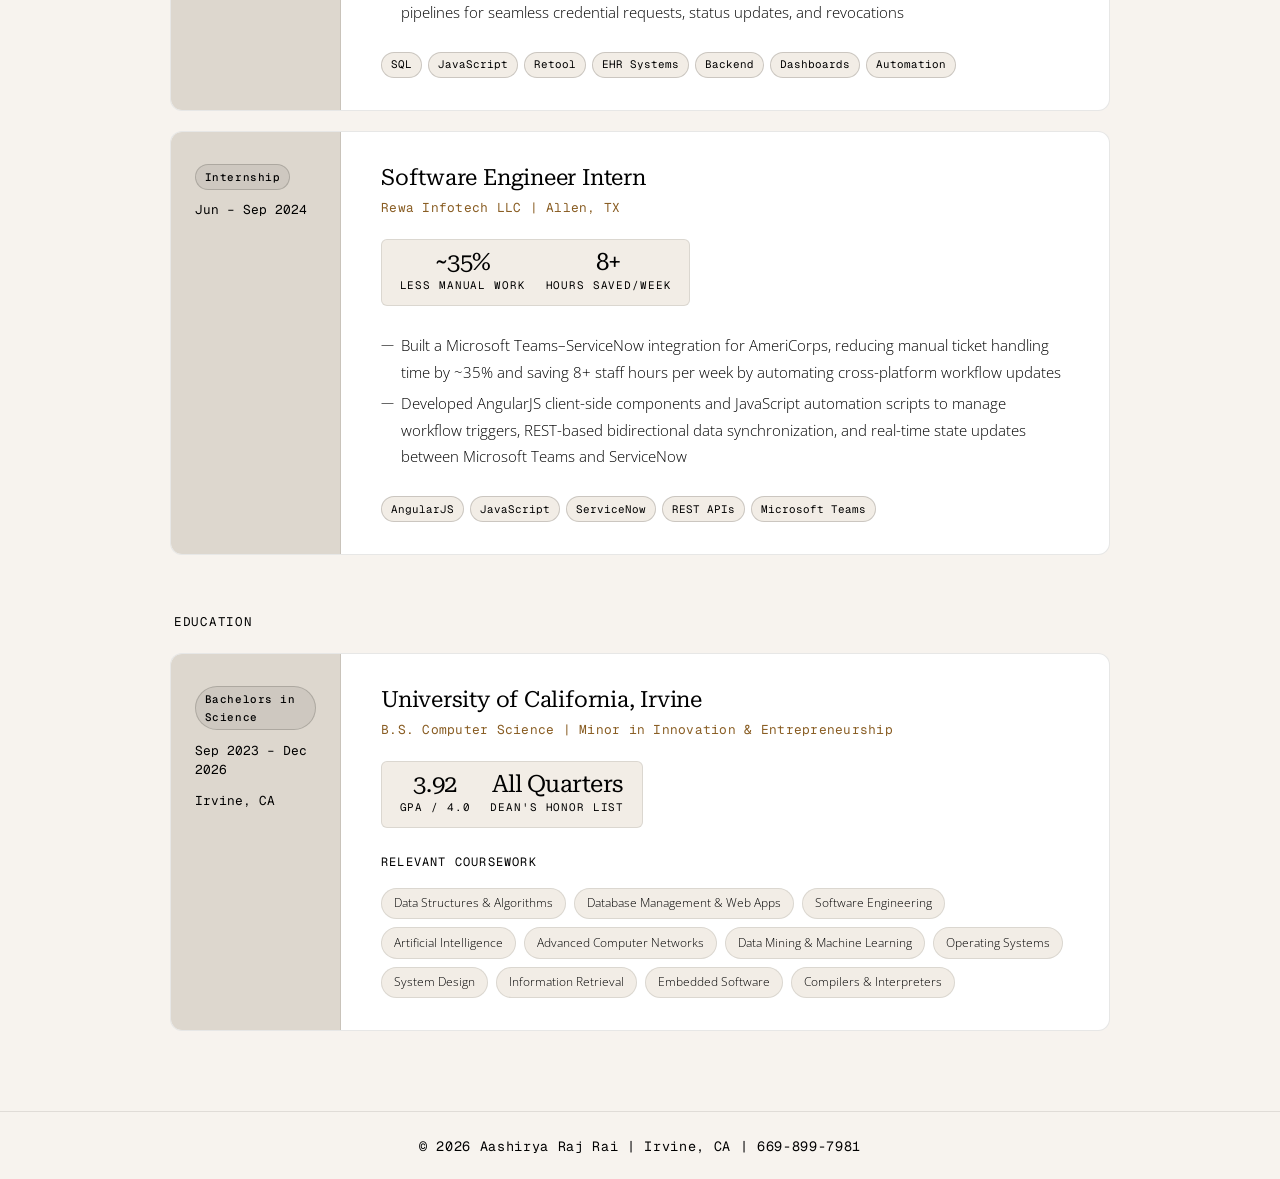
==== commit 1f385fb3: "changes" ====
--- a/experience.html
+++ b/experience.html
@@ -32,12 +32,12 @@
       <div class="exp-card" data-reveal>
         <div class="exp-card-left">
           <div class="exp-role-tag intern">Internship</div>
-          <div class="exp-period">Jun – Sep 2026</div>
+          <div class="exp-period">2026</div>
         </div>
         <div class="exp-card-body">
           <h2>Software Engineer Intern</h2>
           <p class="exp-org">Cisco | San Jose, CA</p>
-          <p class="exp-body-text">Data / AI / Intelligent Systems : Incoming Summer 2026</p>
+          <p class="exp-body-text">Data / AI / Intelligent Systems</p>
         </div>
       </div>
 
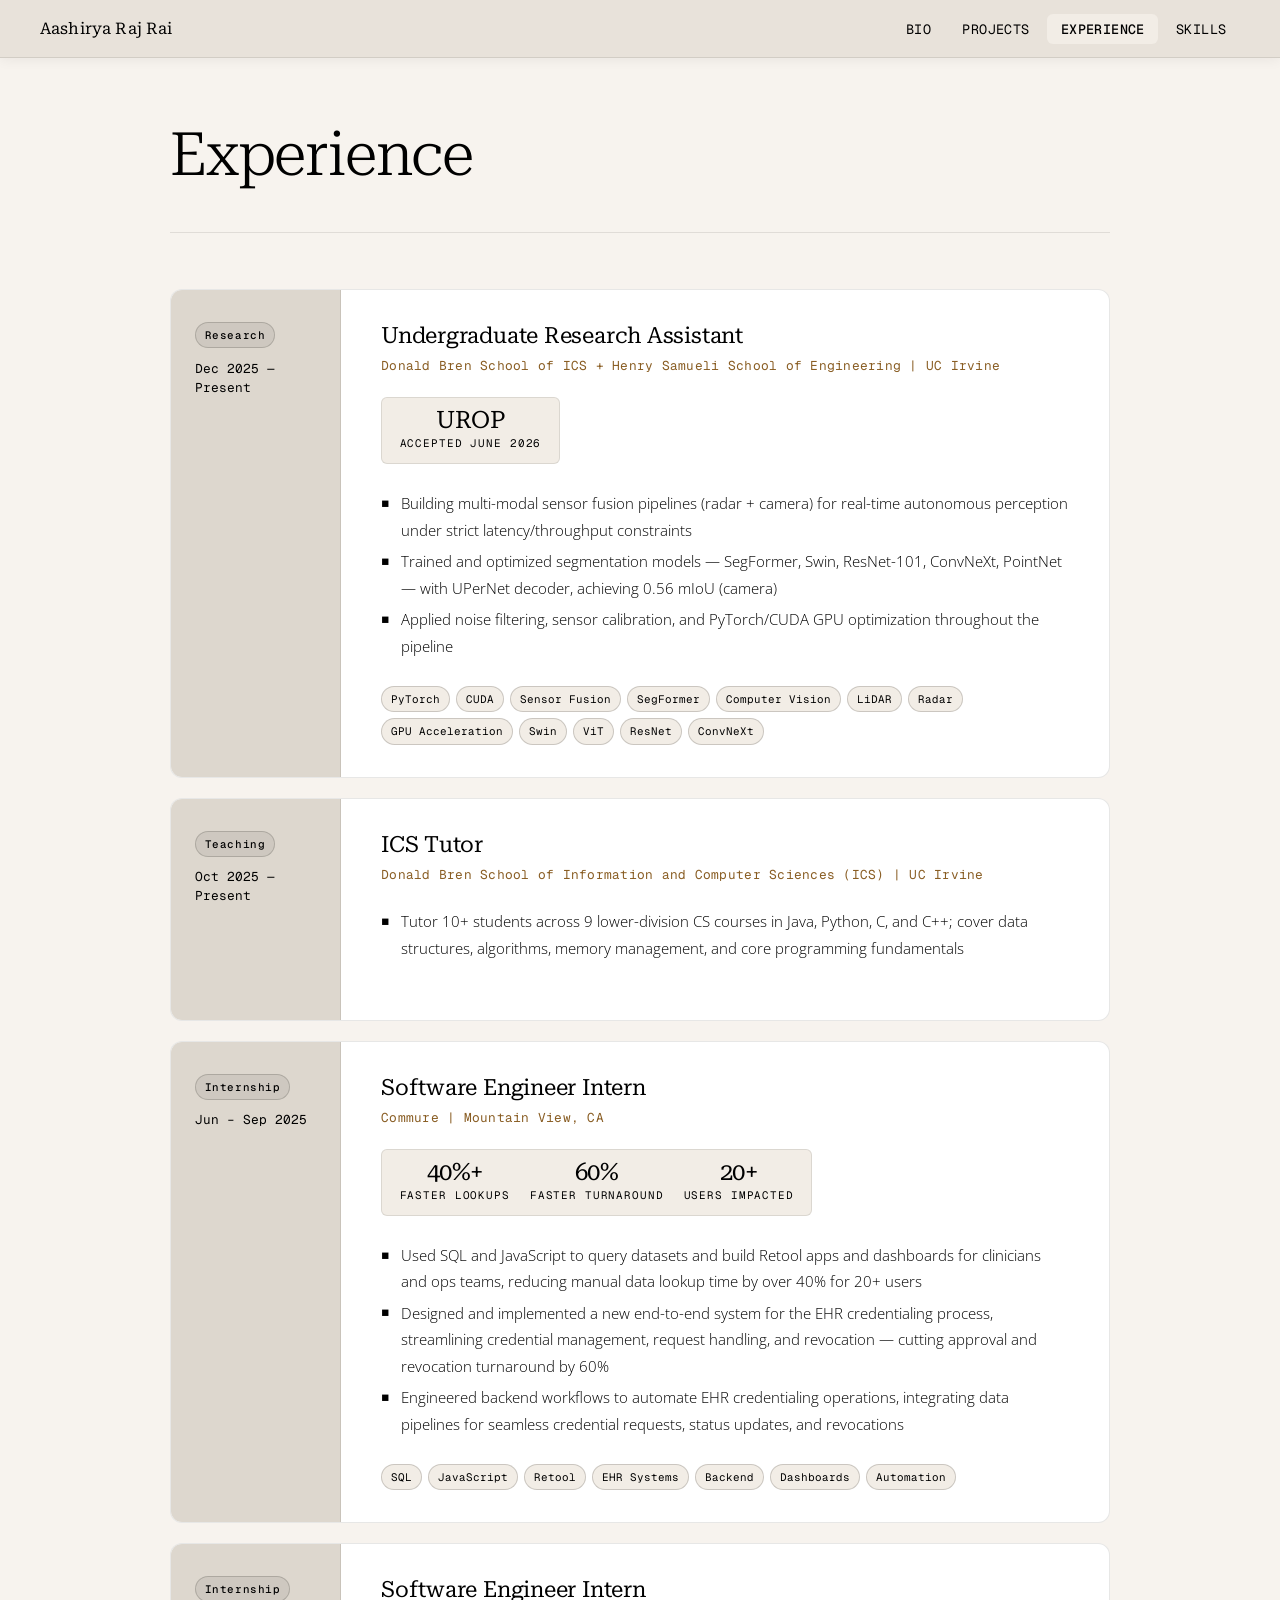
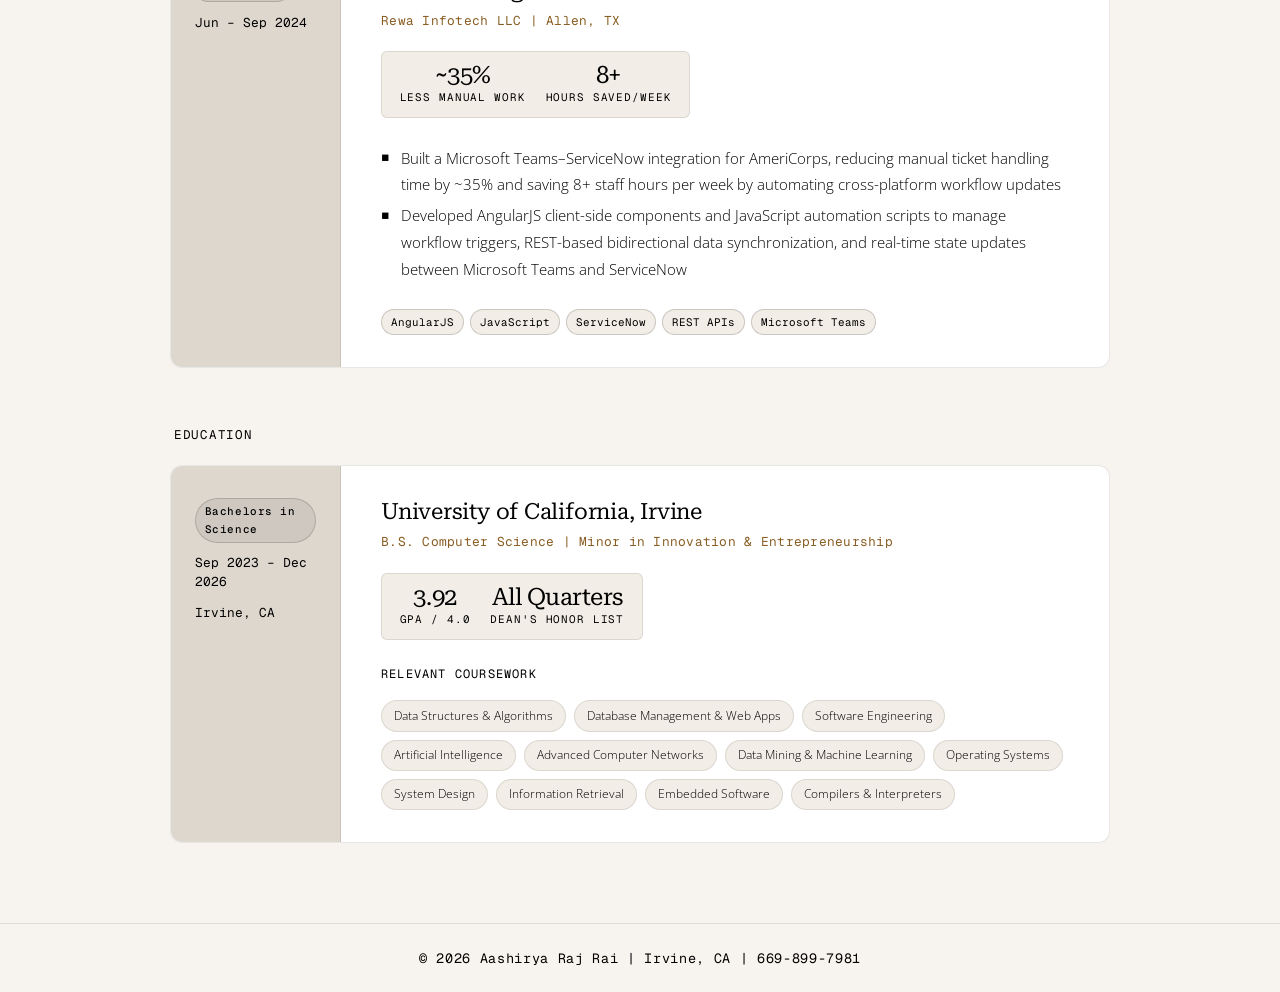
==== commit c493377d: "more changes" ====
--- a/experience.html
+++ b/experience.html
@@ -28,18 +28,6 @@
     </div>
 
     <div class="exp-list">
-
-      <div class="exp-card" data-reveal>
-        <div class="exp-card-left">
-          <div class="exp-role-tag intern">Internship</div>
-          <div class="exp-period">2026</div>
-        </div>
-        <div class="exp-card-body">
-          <h2>Software Engineer Intern</h2>
-          <p class="exp-org">Cisco | San Jose, CA</p>
-          <p class="exp-body-text">Data / AI / Intelligent Systems</p>
-        </div>
-      </div>
 
       <div class="exp-card" data-reveal>
         <div class="exp-card-left">
--- a/experience.css
+++ b/experience.css
@@ -101,7 +101,7 @@
   font-weight: 300;
 }
 .exp-card-body li::before {
-  content: '—'; position: absolute; left: 0;
+  content: '▪'; position: absolute; left: 0;
   color: var(--ink4); font-size: 0.80rem; top: 0.5rem; line-height: 1;
 }
 
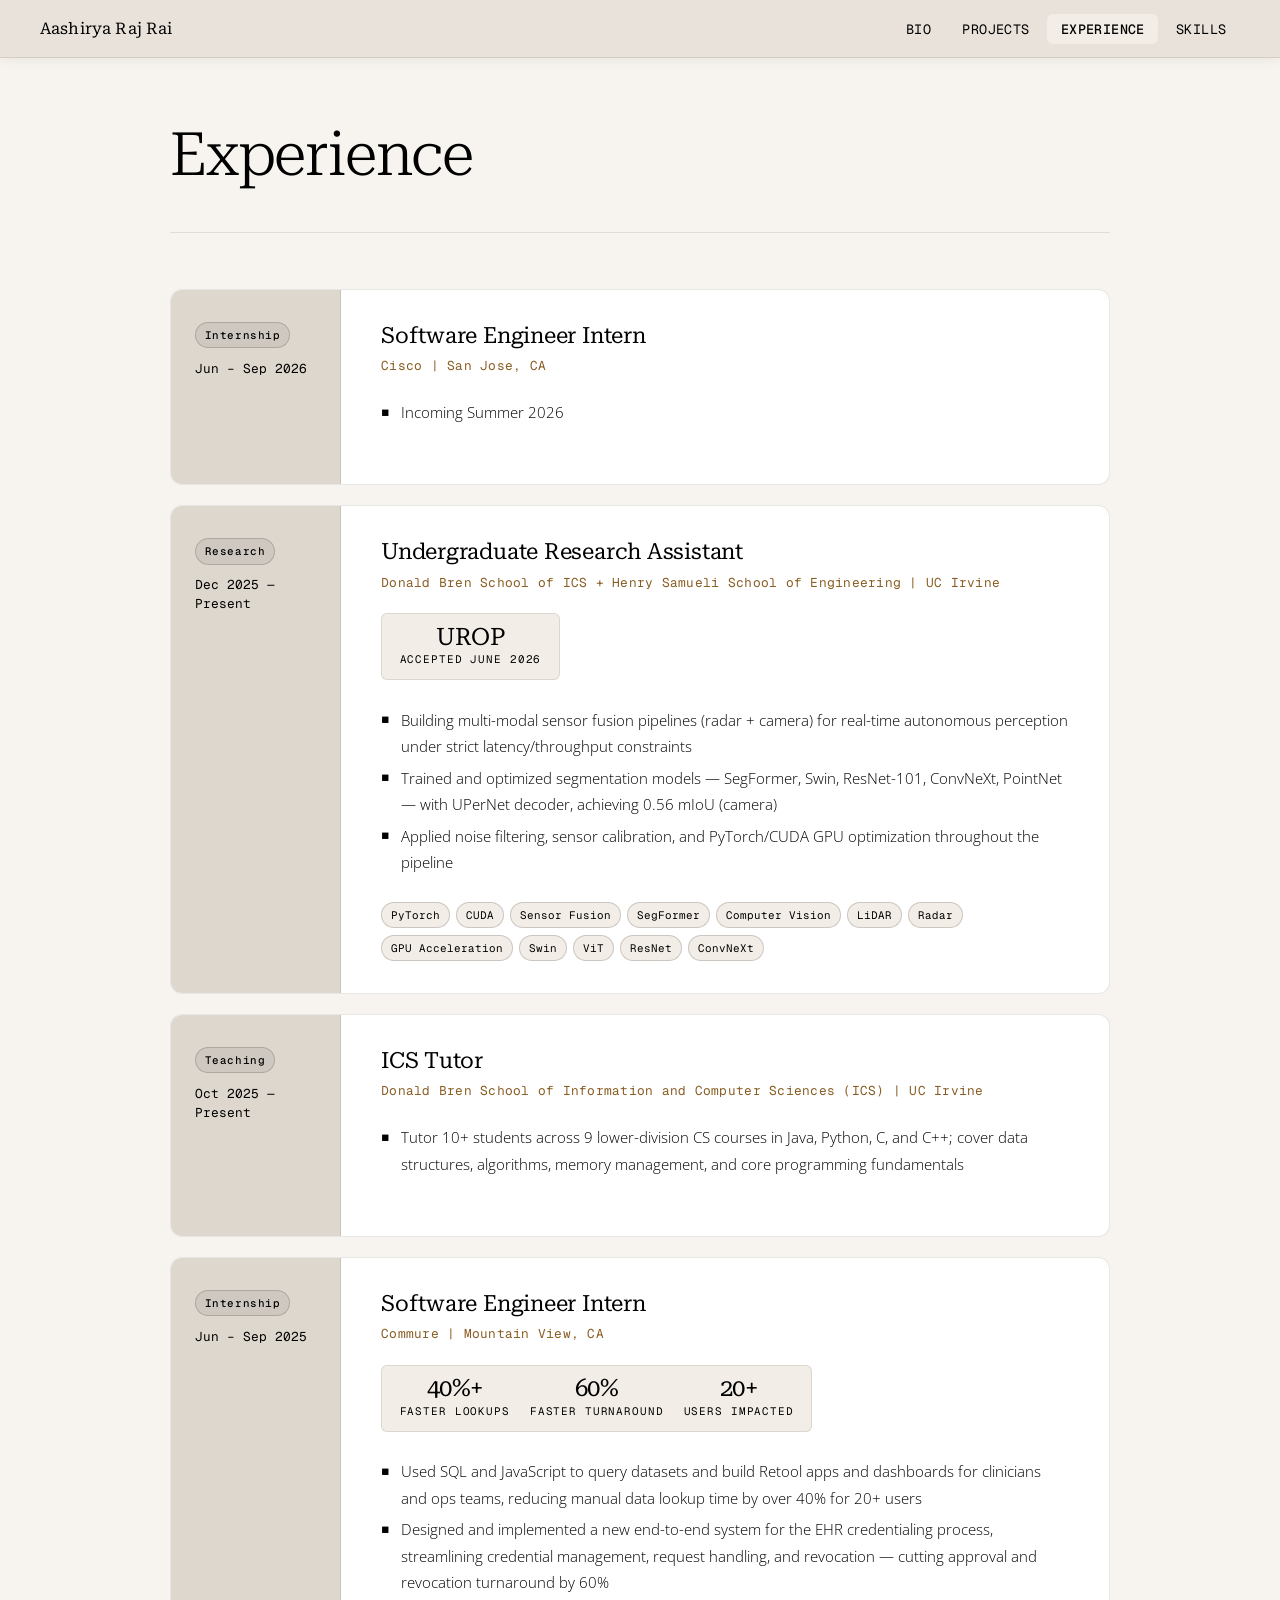
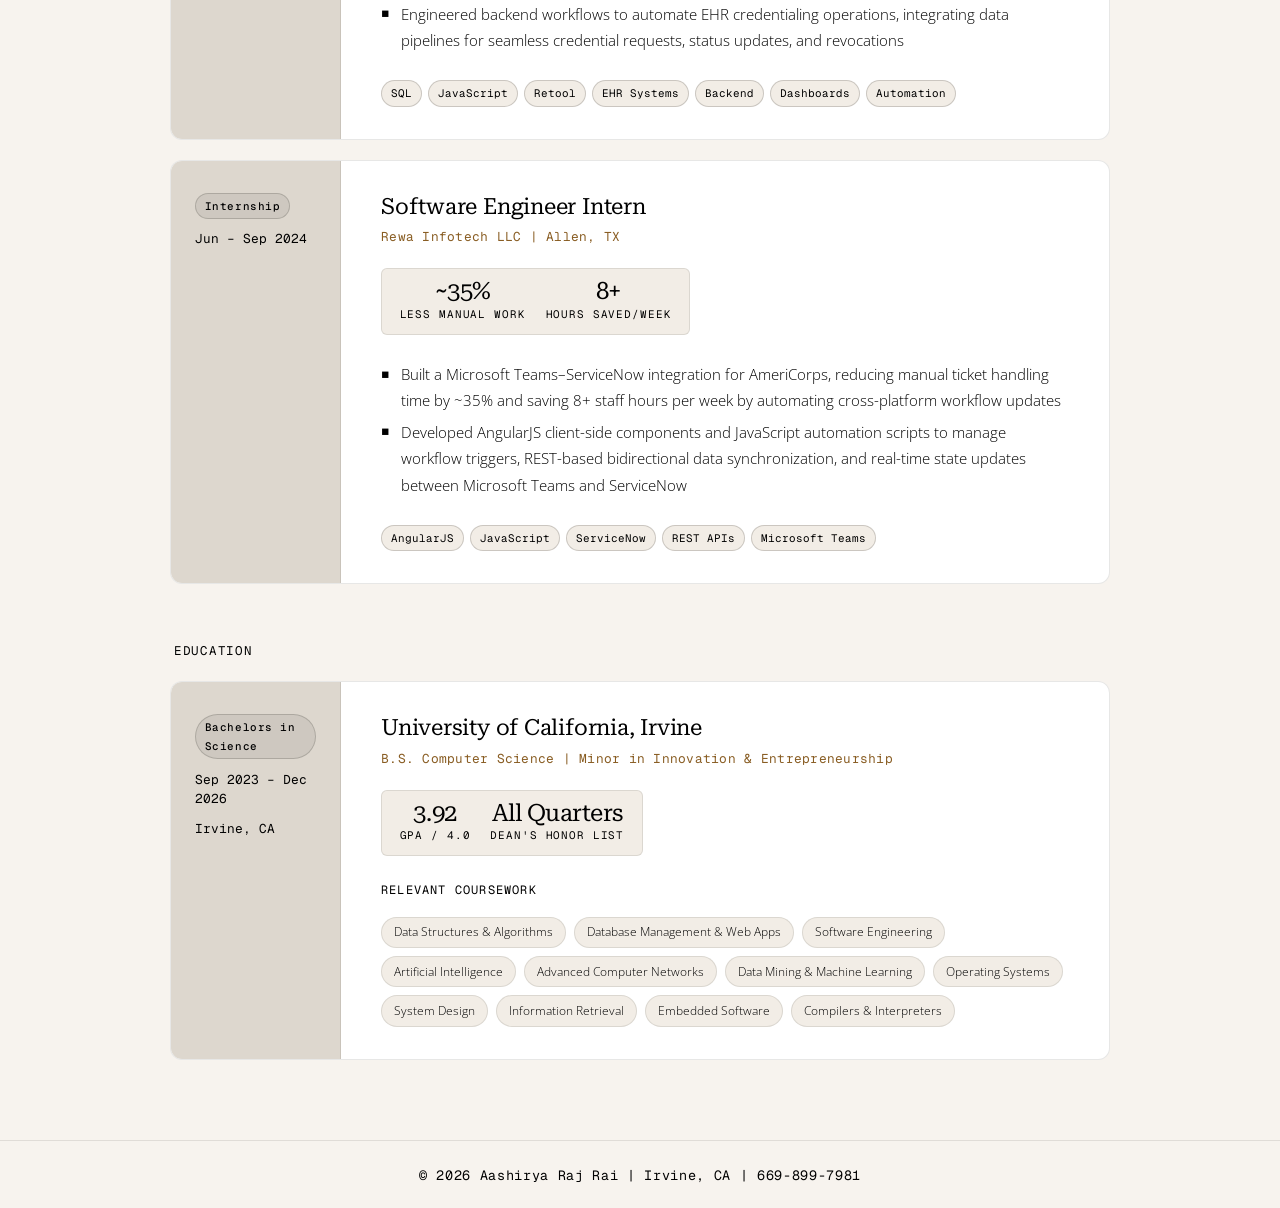
==== commit 2b37dd38: "experience add" ====
--- a/experience.html
+++ b/experience.html
@@ -28,7 +28,19 @@
     </div>
 
     <div class="exp-list">
-
+      <div class="exp-card" data-reveal>
+        <div class="exp-card-left">
+          <div class="exp-role-tag intern">Internship</div>
+          <div class="exp-period">Jun – Sep 2026</div>
+        </div>
+        <div class="exp-card-body">
+          <h2>Software Engineer Intern</h2>
+          <p class="exp-org">Cisco | San Jose, CA</p>
+          <ul>
+            <li>Incoming Summer 2026</li>
+          </ul>
+        </div>
+      </div>
       <div class="exp-card" data-reveal>
         <div class="exp-card-left">
           <div class="exp-role-tag research">Research</div>
